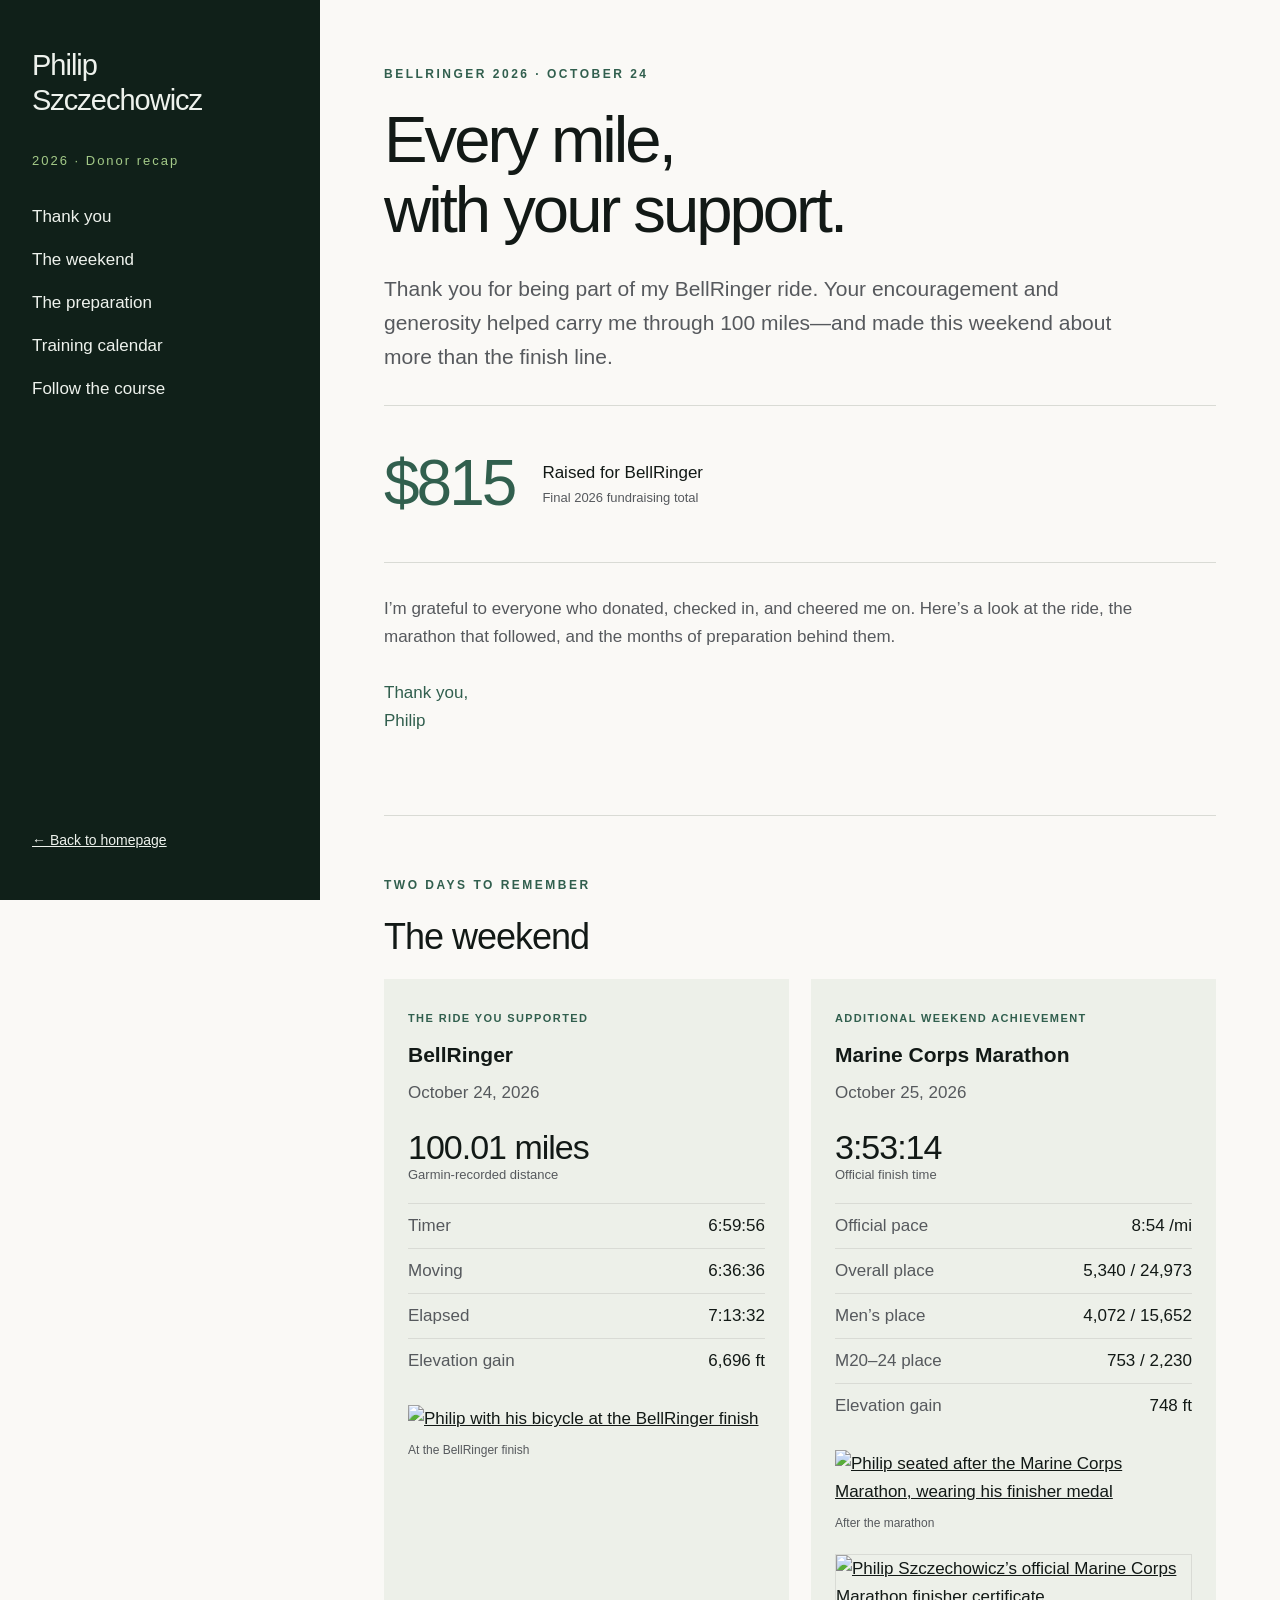
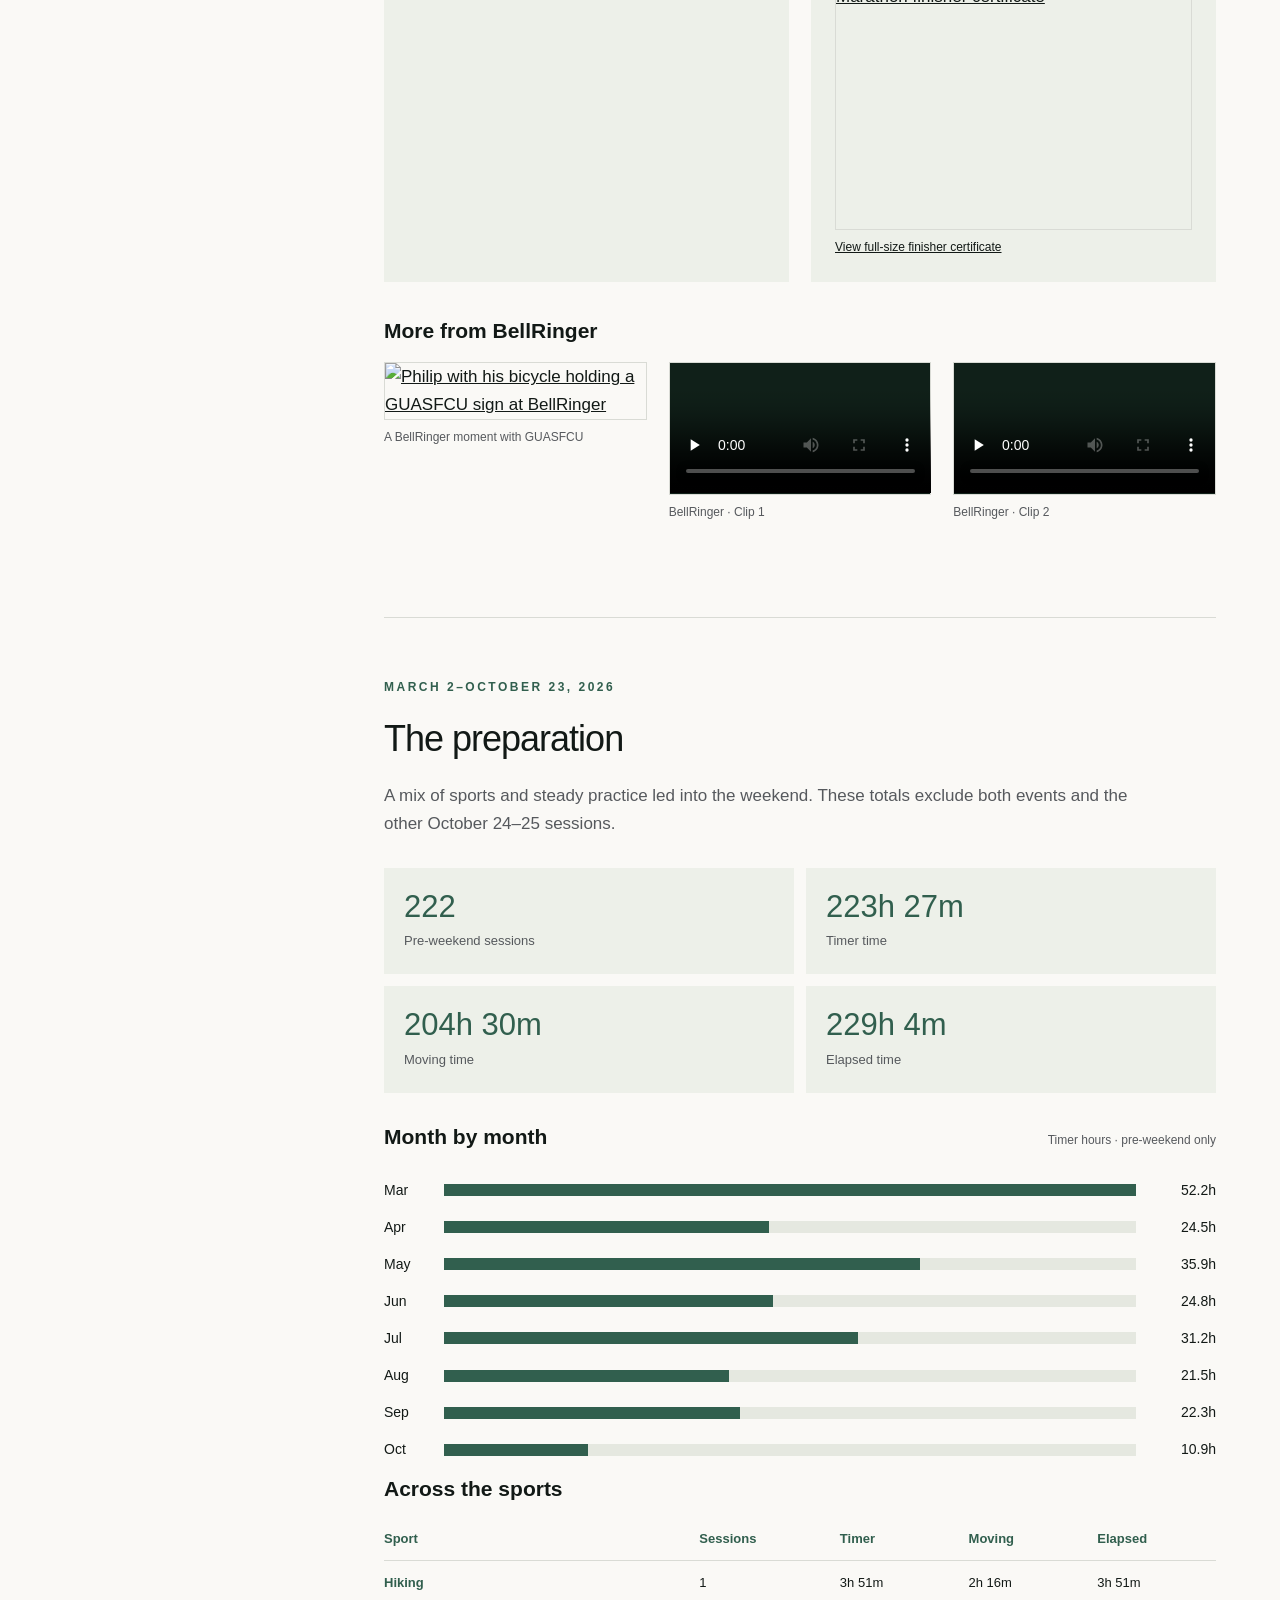
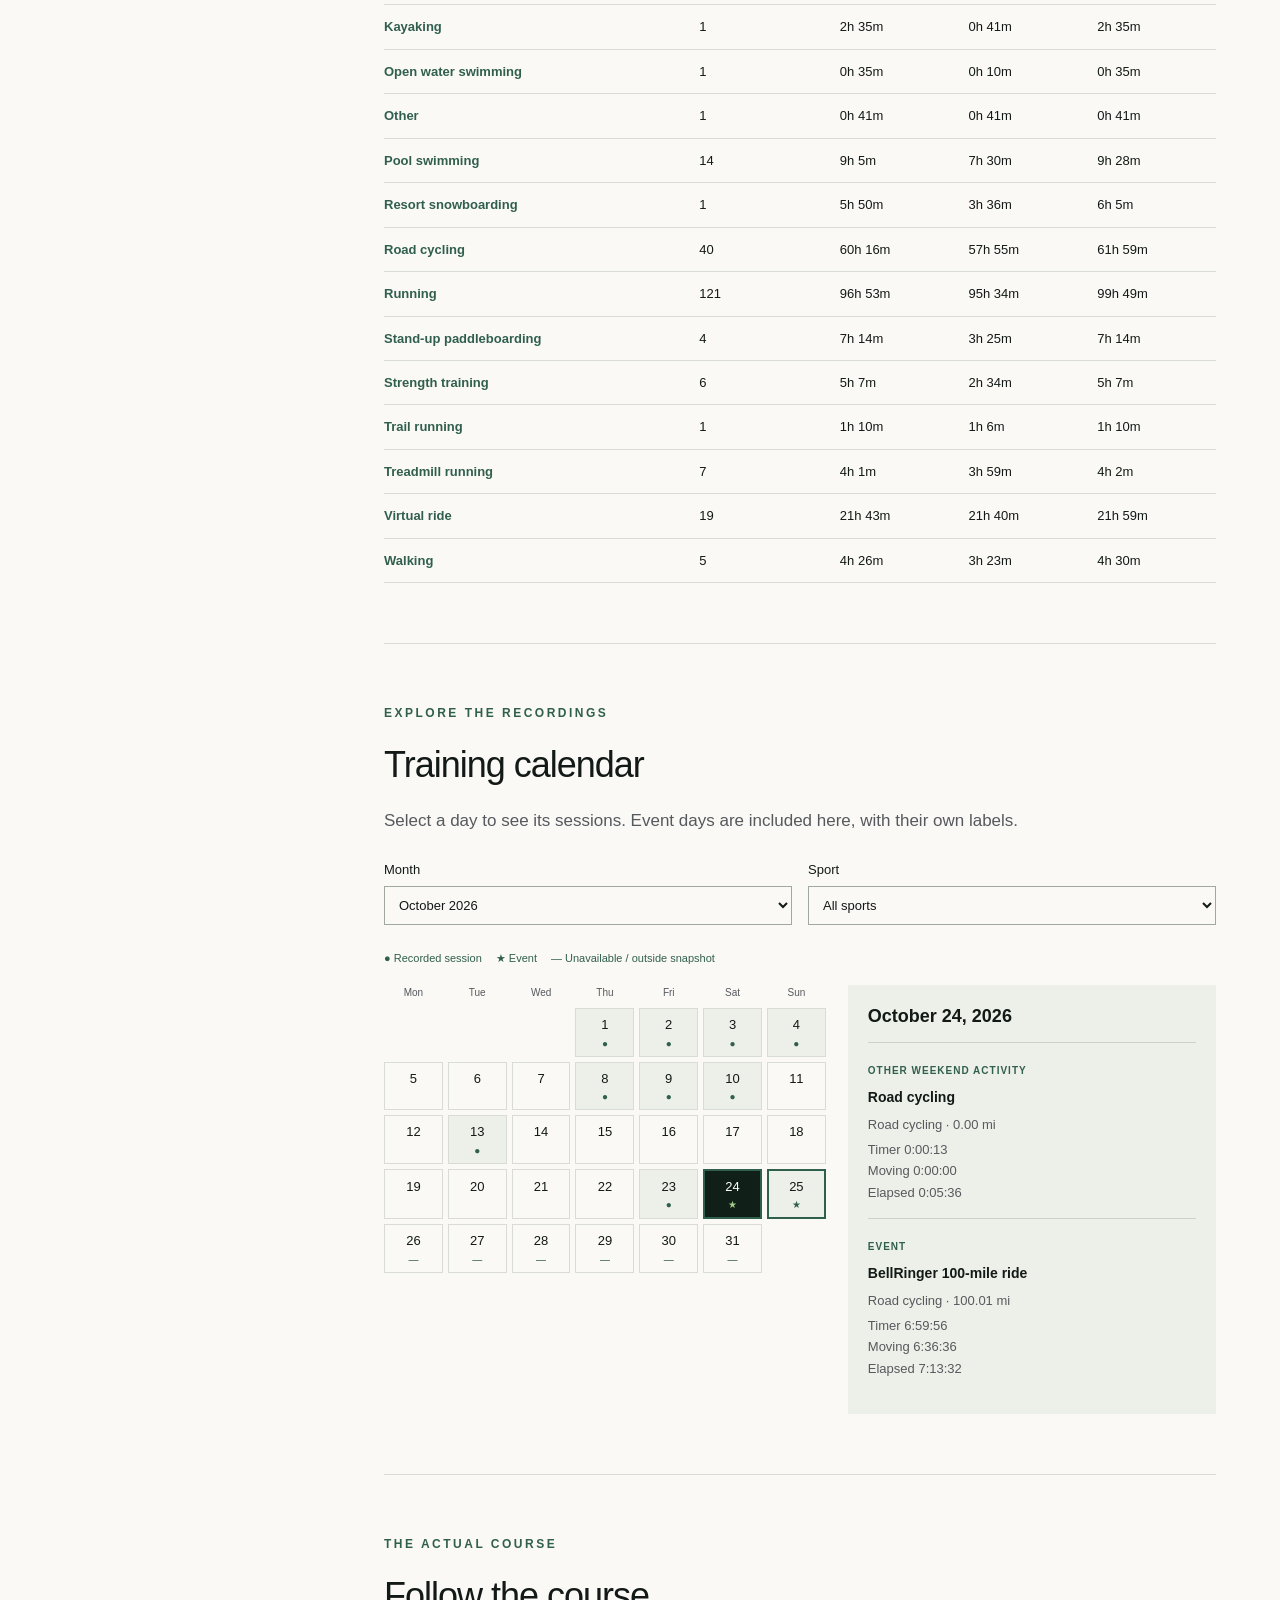
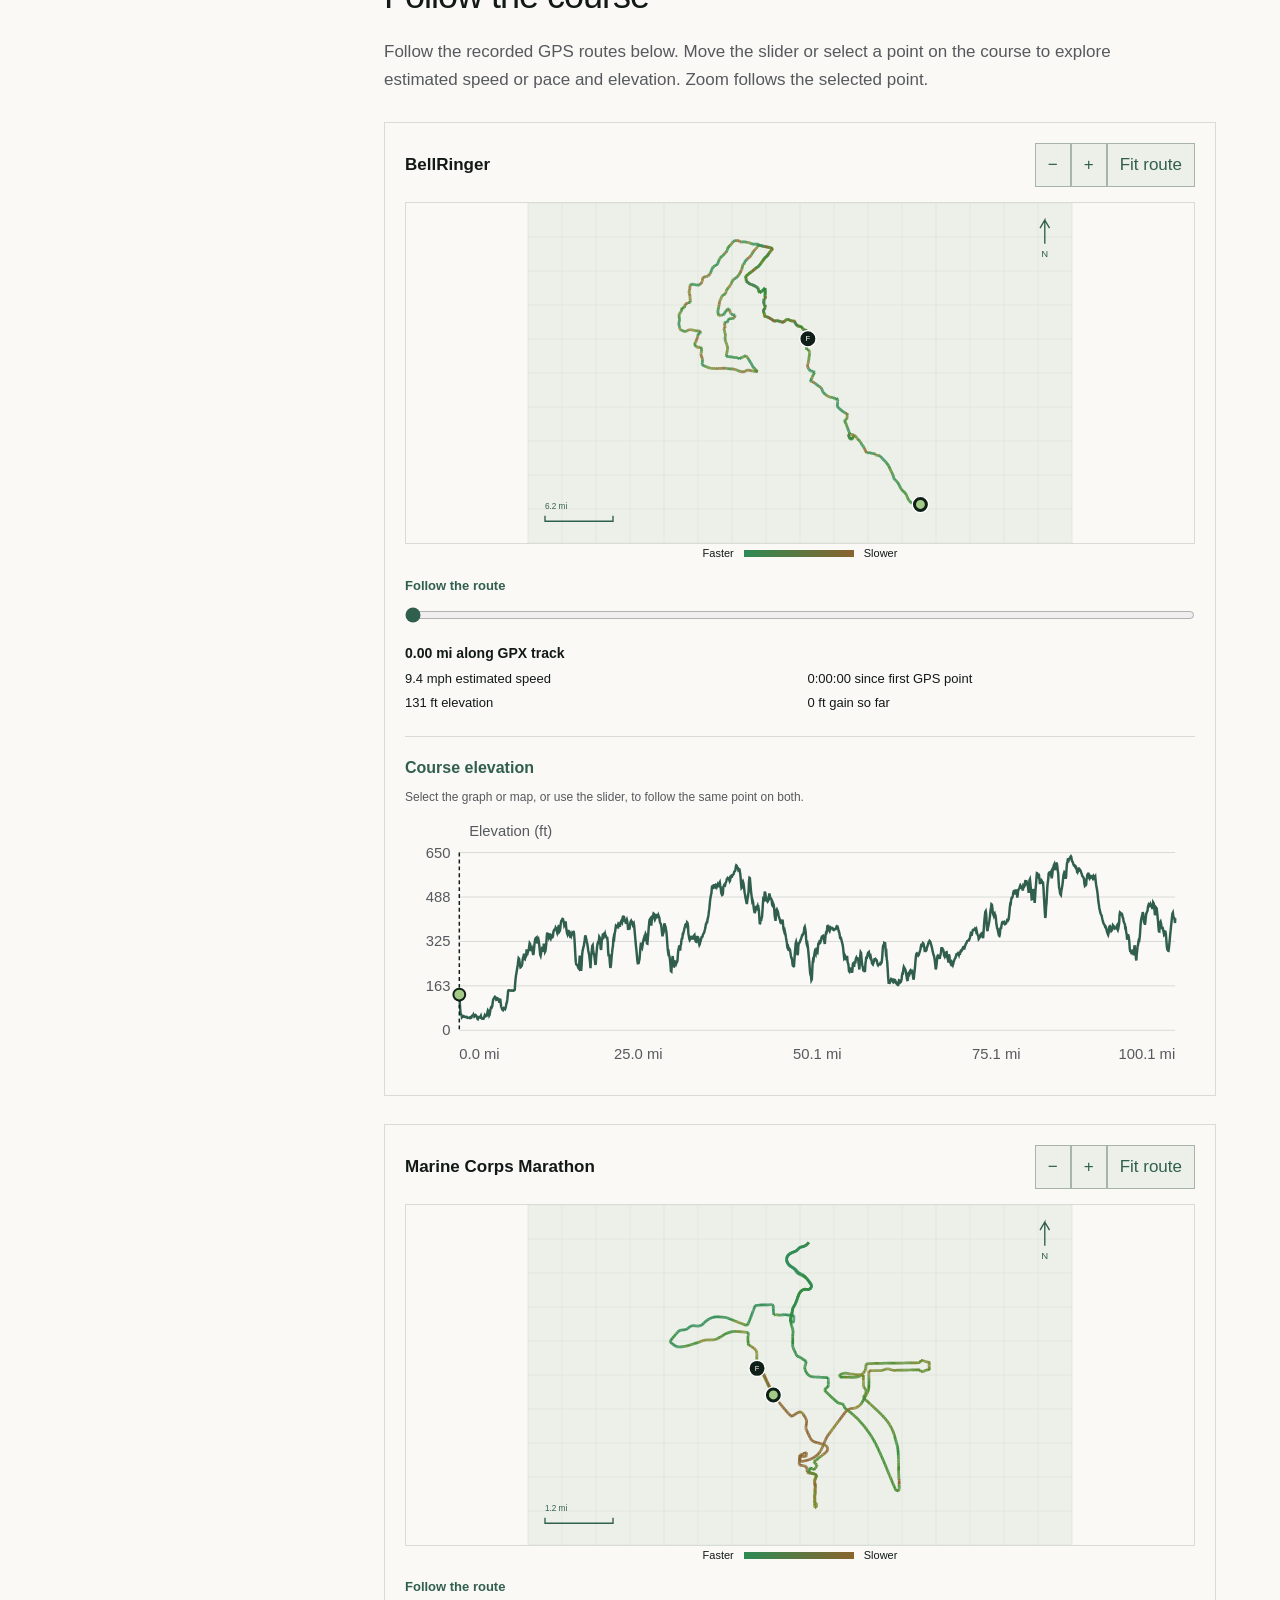
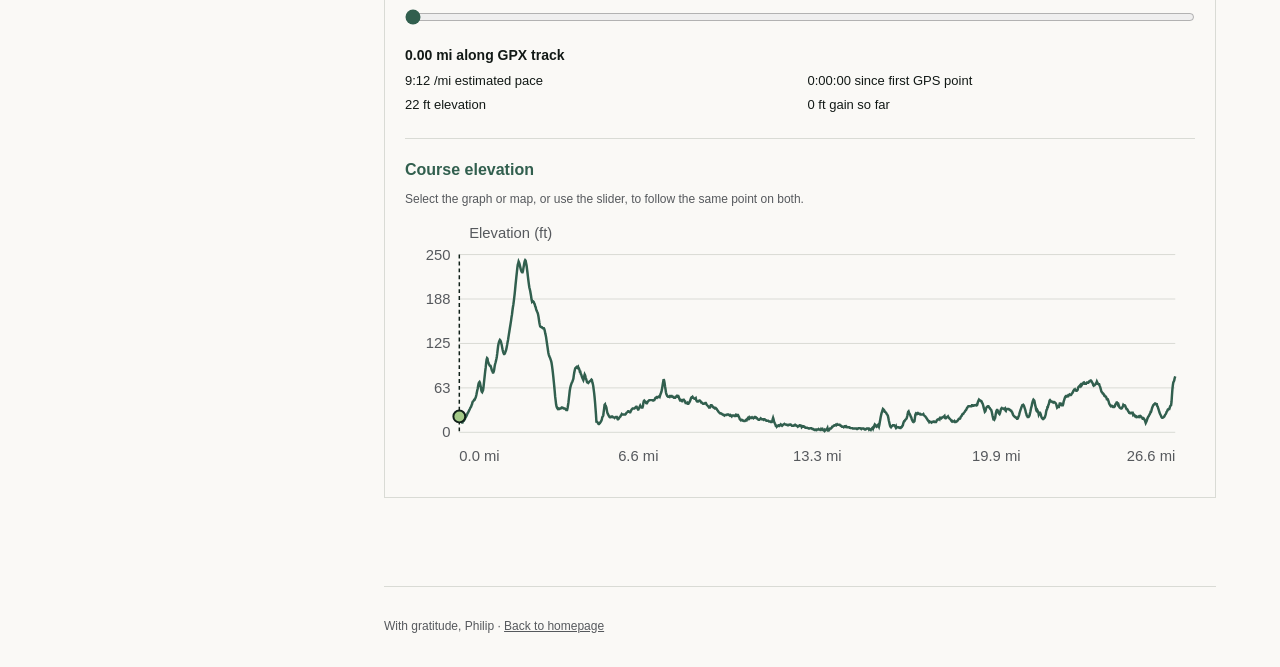
==== donor-recap.html @ a72a0fbe "Publish races, training, sleep and BellRinger recap" ====
<!doctype html>
<html lang="en"><head><meta charset="utf-8"><meta name="viewport" content="width=device-width,initial-scale=1"><title>2026 donor recap · Philip Szczechowicz</title><meta name="description" content="A thank-you to my BellRinger supporters, a weekend of endurance, and the training that led to it."><link rel="icon" href="data:,"><link rel="stylesheet" href="donor.css?v=mcm-3"><link rel="stylesheet" href="route-map.css?v=controls-1"><script src="event-routes.js?v=annotations-2" defer></script><script src="google-route-map.js?v=controls-1" defer></script><script src="route-map.js?v=controls-1" defer></script><script src="donor-data.js?v=annotations-2" defer></script><script src="marathon-result.js?v=mcm-1" defer></script><script src="donor.js?v=photos-1" defer></script><link rel="stylesheet" href="weekend-media.css?v=photos-1"><script src="weekend-media.js?v=photos-1" defer></script><link rel="stylesheet" href="sidebar.css?v=static-2"></head>
<body><a class="skip" href="#main">Skip to recap</a><aside><a class="signature" href="index.html">Philip<br> Szczechowicz</a><p class="edition">2026 · Donor recap</p><nav aria-label="Recap"><a href="#thanks">Thank you</a><a href="#weekend">The weekend</a><a href="#training">The preparation</a><a href="#calendar">Training calendar</a><a href="#routes">Follow the course</a></nav><a class="back" href="index.html">← Back to homepage</a></aside>
<main id="main"><section id="thanks" class="intro"><p class="eyebrow">BellRinger 2026 · October 24</p><h1>Every mile,<br>with your support.</h1><p class="lead">Thank you for being part of my BellRinger ride. Your encouragement and generosity helped carry me through 100 miles—and made this weekend about more than the finish line.</p><div class="gift"><strong>$815</strong><div><span>Raised for BellRinger</span><small>Final 2026 fundraising total</small></div></div><p>I’m grateful to everyone who donated, checked in, and cheered me on. Here’s a look at the ride, the marathon that followed, and the months of preparation behind them.</p><p class="signed">Thank you,<br>Philip</p></section>
<section id="weekend"><p class="eyebrow">Two days to remember</p><h2>The weekend</h2><div id="event-cards" class="event-grid"></div><div class="weekend-gallery"><h3>More from BellRinger</h3><div class="weekend-media-grid extra-gallery" data-weekend-media="bellringer-extra"></div></div></section>
<section id="training"><p class="eyebrow">March 2–October 23, 2026</p><h2>The preparation</h2><p>A mix of sports and steady practice led into the weekend. These totals exclude both events and the other October 24–25 sessions.</p><div id="training-stats" class="stats"></div><div class="summary-head"><h3>Month by month</h3><span>Timer hours · pre-weekend only</span></div><div id="month-chart" class="month-chart"></div><h3>Across the sports</h3><div class="table-wrap"><table aria-label="Training by sport"><thead><tr><th scope="col">Sport</th><th scope="col">Sessions</th><th scope="col">Timer</th><th scope="col">Moving</th><th scope="col">Elapsed</th></tr></thead><tbody id="sport-totals"></tbody></table></div></section>
<section id="calendar"><p class="eyebrow">Explore the recordings</p><h2>Training calendar</h2><p>Select a day to see its sessions. Event days are included here, with their own labels.</p><div class="controls"><label>Month<select id="month-select"></select></label><label>Sport<select id="sport-select"><option value="all">All sports</option></select></label></div><div class="calendar-key"><span>● Recorded session</span><span>★ Event</span><span>— Unavailable / outside snapshot</span></div><div class="calendar-layout"><div><div class="weekdays" aria-hidden="true"><span>Mon</span><span>Tue</span><span>Wed</span><span>Thu</span><span>Fri</span><span>Sat</span><span>Sun</span></div><div id="days" class="days" role="group" aria-label="Days of selected month"></div></div><div id="day-detail" class="day-detail" aria-live="polite"></div></div></section>
<section id="routes"><p class="eyebrow">The actual course</p><h2>Follow the course</h2><p>Follow the recorded GPS routes below. Move the slider or select a point on the course to explore estimated speed or pace and elevation. Zoom follows the selected point.</p><div class="route-map" data-route="24841149175"></div><div class="route-map" data-route="24852006578"></div></section>
<footer>With gratitude, Philip · <a href="index.html">Back to homepage</a></footer></main></body></html>
---- donor.css ----
:root{--paper:#faf9f6;--ink:#121916;--muted:#56595d;--green:#315f4e;--dark:#102019;--accent:#a4ca88;--line:#d9dbd5;--tint:#edf0e9}*{box-sizing:border-box}html{scroll-padding-top:24px}body{margin:0;background:var(--paper);color:var(--ink);font:17px/1.65 Arial,Helvetica,sans-serif}a{color:inherit}button,select{font:inherit}a:focus-visible,button:focus-visible,select:focus-visible,summary:focus-visible{outline:3px solid #658b4d;outline-offset:4px}.skip{position:absolute;left:-9999px}.skip:focus{left:12px;top:12px;background:white;z-index:9}aside{position:fixed;inset:0 auto 0 0;width:25%;max-width:350px;background:var(--dark);color:#eef2ed;padding:48px 32px;display:flex;flex-direction:column}.signature{font-size:29px;line-height:1.2;letter-spacing:-1px;text-decoration:none}.edition{font-size:13px;letter-spacing:2px;color:var(--accent);margin:32px 0}nav{display:grid;gap:15px}nav a{text-decoration:none}nav a:hover{color:var(--accent)}.back{margin-top:auto;font-size:14px}.preview{font-size:12px;opacity:.7}main{margin-left:min(25%,350px);max-width:1300px;padding:0 5vw}section{padding:60px 0;border-bottom:1px solid var(--line)}.intro{padding-top:65px}.eyebrow{font-size:12px;letter-spacing:2.5px;text-transform:uppercase;color:var(--green);font-weight:bold;margin:0 0 20px}h1{font-size:clamp(40px,5.1vw,76px);line-height:1.07;letter-spacing:-3px;font-weight:400;margin:0 0 28px}h2{font-size:36px;line-height:1.15;letter-spacing:-1px;font-weight:400;margin:0 0 22px}h3{font-size:21px;line-height:1.3;margin:0 0 14px}p{color:var(--muted);max-width:760px;margin:0 0 20px}.lead{font-size:21px;line-height:1.6}.gift{display:flex;gap:28px;align-items:center;margin:32px 0;padding:25px 0;border-block:1px solid var(--line)}.gift strong{font-size:64px;font-weight:400;letter-spacing:-3px;color:var(--green)}.gift span,.gift small{display:block}.gift small{color:var(--muted);font-size:13px}.signed{color:var(--green);margin-top:28px}.event-grid{display:grid;grid-template-columns:1fr 1fr;gap:22px}.event{background:var(--tint);padding:24px}.event .tag{font-size:11px;letter-spacing:1.4px;text-transform:uppercase;color:var(--green);font-weight:bold}.event h3{margin:10px 0}.event .distance{font-size:34px;line-height:1.2;letter-spacing:-1px;color:var(--ink);margin:20px 0}.event .distance small{font-size:13px;display:block;letter-spacing:0;color:var(--muted)}dl{margin:0}dl div{display:flex;justify-content:space-between;border-top:1px solid var(--line);padding:8px 0;gap:10px}dt{color:var(--muted)}dd{margin:0;font-variant-numeric:tabular-nums}.photo{height:180px;border:1px dashed #a7b4a9;margin-top:20px;display:flex;flex-direction:column;justify-content:center;align-items:center;color:var(--green);text-align:center;font-size:14px;padding:14px}.photo small{font-size:12px}.stats{display:grid;grid-template-columns:repeat(2,1fr);gap:12px;margin:30px 0}.stat{padding:20px;background:var(--tint)}.stat strong{font-size:31px;font-weight:400;display:block;line-height:1.25;color:var(--green)}.stat span{font-size:13px;color:var(--muted)}.summary-head{display:flex;justify-content:space-between;align-items:baseline;gap:12px}.summary-head span{font-size:12px;color:var(--muted)}.bar-row{display:grid;grid-template-columns:45px 1fr 65px;align-items:center;gap:15px;margin:14px 0;font-size:14px}.bar-track{height:12px;background:#e5e8e0}.bar-fill{height:100%;background:var(--green)}.bar-value{text-align:right;font-variant-numeric:tabular-nums}.note{font-size:13px;line-height:1.65;margin-top:20px}.table-wrap{overflow-x:auto}table{border-collapse:collapse;width:100%;font-size:13px;white-space:nowrap}caption{text-align:left;font-size:12px;color:var(--muted);margin-bottom:12px}th{text-align:left;color:var(--green)}td,th{padding:11px 10px;border-bottom:1px solid var(--line)}td:first-child,th:first-child{padding-left:0}td:not(:first-child){font-variant-numeric:tabular-nums}.controls{display:flex;gap:16px;margin:24px 0}.controls label{font-size:13px;display:grid;gap:5px;flex:1}.controls select{max-width:100%;min-width:0;width:100%;padding:10px;border:1px solid #9fa99e;background:var(--paper);color:var(--ink)}.calendar-key{display:flex;gap:14px;flex-wrap:wrap;font-size:11px;color:var(--green);margin-bottom:18px}.calendar-layout{display:grid;grid-template-columns:1.2fr 1fr;gap:22px}.weekdays,.days{display:grid;grid-template-columns:repeat(7,minmax(0,1fr));gap:5px}.weekdays{font-size:10px;text-align:center;margin-bottom:7px;color:var(--muted)}.days button{border:1px solid var(--line);background:transparent;min-height:48px;padding:5px 2px;cursor:pointer;font-size:13px;color:var(--ink)}.days button span{display:block;font-size:10px;height:15px;color:var(--green)}.days button.recorded{background:var(--tint)}.days button.event-day{border:2px solid var(--green)}.days button[aria-pressed=true]{background:var(--dark);color:white}.days button[aria-pressed=true] span{color:var(--accent)}.days button:disabled{color:#727970;background:#eee;cursor:default}.day-detail{padding:20px;background:var(--tint);min-height:245px}.day-detail h3{font-size:18px}.session{border-top:1px solid #cbd2c7;padding:12px 0}.session p{font-size:13px;margin:3px 0}.session strong{font-size:14px}.badge{font-size:10px;text-transform:uppercase;color:var(--green);font-weight:bold;letter-spacing:1px}.route-pending{border:1px solid var(--line);padding:26px;background:var(--tint)}.route-pending p{font-size:14px}details{border-block:1px solid var(--line);padding:18px 0}summary{cursor:pointer;font-weight:bold;color:var(--green)}details p{font-size:14px;margin:18px 0}footer{padding:30px 0;font-size:12px;color:var(--muted)}@media(max-width:1050px){aside{padding:35px 22px}.signature{font-size:24px}.event-grid{gap:14px}.event{padding:18px}.calendar-layout{grid-template-columns:1fr}}@media(max-width:760px){aside{position:relative;width:100%;max-width:none;padding:25px;display:block}.signature{font-size:23px}.signature br{display:none}.edition{margin:12px 0 20px}nav{display:flex;gap:15px;overflow-x:auto;font-size:13px;white-space:nowrap;padding-bottom:10px}.back{display:inline-block;margin-top:12px}.preview{float:right;margin:16px 0 0;font-size:10px}main{margin-left:0;padding:0 24px}section{padding:40px 0}.intro{padding-top:40px}h1{font-size:46px;letter-spacing:-2px}h2{font-size:31px}.lead{font-size:18px}.gift{gap:20px}.gift strong{font-size:58px}.event-grid{grid-template-columns:1fr}.event{padding:24px}.photo{height:200px}.stats{gap:10px}.stat{padding:16px}.stat strong{font-size:26px}.summary-head{display:block}.controls{gap:10px}.controls label{max-width:50%}.calendar-layout{gap:15px}.days button{min-height:48px}.summary-head span{display:block;margin-top:-8px;margin-bottom:20px}}@media(prefers-reduced-motion:reduce){html{scroll-behavior:auto}}
@media(max-width:760px){nav{flex-wrap:wrap;overflow:visible;white-space:normal;gap:10px 20px}.preview{float:none;margin-top:12px;opacity:1;color:#a4ca88}}


.marathon-certificate{margin:28px 0}.marathon-certificate img{display:block;width:100%;height:auto;border:1px solid var(--line)}.marathon-certificate figcaption{font-size:12px;color:var(--muted);margin-top:10px}.event .certificate-thumb{margin-top:20px}.event .certificate-thumb img{display:block;width:100%;height:auto;border:1px solid var(--line)}.certificate-link{display:block;margin-top:8px;font-size:12px}
.event-grid{grid-template-columns:repeat(2,minmax(0,1fr))}.event{min-width:0}.certificate-thumb{min-width:0}.certificate-thumb img,.marathon-certificate img{max-width:100%}@media(max-width:760px){.event-grid{grid-template-columns:1fr}}
---- route-map.css ----
.route-map{margin:28px 0;border:1px solid var(--line);padding:20px;background:var(--paper)}.map-toolbar{display:flex;align-items:center;justify-content:space-between;gap:12px;margin-bottom:15px;flex-wrap:wrap}.map-toolbar button{padding:7px 12px;background:var(--tint);border:1px solid #a7b4a9;color:var(--green);cursor:pointer;min-height:44px}.course-map{display:block;width:100%;height:auto;border:1px solid var(--line);cursor:crosshair}.map-attribution{font-size:11px;text-align:right;margin:5px 0}.route-slider{display:grid;font-size:13px;color:var(--green);font-weight:bold;gap:5px;margin-top:16px}.route-slider input{width:100%;accent-color:var(--green);min-height:32px}.route-readout{display:grid;grid-template-columns:1fr 1fr;gap:4px 15px;font-size:14px;font-variant-numeric:tabular-nums}.route-readout strong{grid-column:1/-1}.pace-legend{display:flex;justify-content:center;align-items:center;gap:10px;font-size:11px}.gradient{width:110px;height:7px;background:linear-gradient(90deg,hsl(145 50% 36%),hsl(35 50% 36%))}@media(max-width:760px){.route-map{padding:14px}.route-readout{grid-template-columns:1fr}.map-toolbar strong{font-size:16px}}
.elevation-profile{margin:24px 0 16px}.elevation-profile h4{margin:0;color:var(--green);font-size:16px}.profile-hint,.profile-caption{font-size:12px;line-height:1.5;margin:7px 0 12px}.elevation-chart{display:block;width:100%;height:auto;cursor:crosshair;background:var(--paper)}.profile-caption{margin-top:8px}@media(max-width:760px){.elevation-chart{min-height:180px}.profile-hint,.profile-caption{font-size:12px}}
.route-map-stage.google-active{position:relative;aspect-ratio:8/5;min-height:300px;border:1px solid var(--line)}.route-google-map{position:absolute;inset:0}.route-google-pin{position:absolute;transform:translate(-50%,-50%);width:26px;height:26px;border:2px solid white;border-radius:50%;background:#102019;color:white;font:bold 12px Arial;display:grid;place-items:center;padding:0;box-shadow:0 1px 4px #0006;cursor:pointer}.route-google-pin.selected{width:20px;height:20px;background:#a4ca88;color:#102019;z-index:4;font-size:14px}.route-google-scale{position:absolute;bottom:44px;left:15px;z-index:1;background:#fffe;color:#102019;border-bottom:2px solid #315f4e;border-inline:2px solid #315f4e;width:100px;padding:2px 5px;font:11px Arial;pointer-events:none}
.route-map-stage.google-active{width:100%;max-width:100%;min-width:0;height:clamp(300px,40vw,500px);aspect-ratio:auto;overflow:hidden}.course-map[hidden]{display:none}
/* Keep the complete map and scrubber together within a laptop viewport. */
.route-map-stage.google-active{height:clamp(220px,38svh,360px);min-height:220px}
.course-map{max-height:38svh}
.route-slider{margin-top:12px;gap:2px}
.route-slider input{margin:0;min-height:34px}
.route-readout{margin-top:10px;grid-template-columns:repeat(2,minmax(0,1fr));font-size:13px;gap:3px 15px}
.route-readout strong{font-size:14px}
.elevation-profile{margin:22px 0 0;padding-top:18px;border-top:1px solid var(--line)}
@media(max-width:760px){.route-map-stage.google-active{height:clamp(220px,34svh,300px)}.route-readout{font-size:12px;gap:4px 12px}.route-readout strong{font-size:13px}.elevation-profile{margin-top:18px;padding-top:16px}}
---- weekend-media.css ----
.event-photo{margin:22px 0 0}.event-photo img{width:100%;max-width:100%;height:auto;display:block}.event-photo figcaption{font-size:12px;color:var(--muted);margin-top:8px}.weekend-gallery{margin:35px 0}.weekend-gallery h3{margin-bottom:18px}.weekend-media-grid{display:grid;grid-template-columns:repeat(2,minmax(0,1fr));gap:22px;align-items:start}.weekend-media-grid figure{min-width:0;margin:0}.weekend-media-grid img,.weekend-media-grid video{display:block;width:100%;height:auto;max-width:100%;border:1px solid var(--line)}.weekend-media-grid video{max-height:500px;background:var(--dark)}.weekend-media-grid figcaption{font-size:12px;color:var(--muted);margin-top:8px}.weekend-media-grid.extra-gallery{grid-template-columns:repeat(3,minmax(0,1fr))}.marathon-photo-gallery{max-width:560px;margin:35px auto}.marathon-photo-gallery figure{margin:0}.marathon-photo-gallery img{display:block;width:100%;height:auto;max-width:100%}.marathon-photo-gallery figcaption{font-size:12px;color:var(--muted);margin-top:8px}@media(max-width:760px){.weekend-media-grid,.weekend-media-grid.extra-gallery{grid-template-columns:1fr}.weekend-media-grid{gap:26px}.weekend-media-grid video{max-height:560px}}
---- sidebar.css ----
/* Fixed desktop navigation with no independently scrolling panel. */
.sidebar{overflow:visible}
@media(min-width:901px){
 .sidebar{overflow:visible;padding-top:clamp(28px,6vh,64px);padding-bottom:clamp(22px,4vh,40px)}
 .sidebar .small-rule{margin:18px 0}
 .sidebar nav{margin-top:clamp(18px,3vh,30px);gap:clamp(4px,1vh,10px)}
 .sidebar nav a{padding-top:5px;padding-bottom:5px}
 .sidebar .profile-links{padding-top:16px;gap:4px}
 .sidebar .profile-links a{min-height:32px}
}
@media(min-width:901px) and (max-height:700px){
 .sidebar{padding-top:24px;padding-bottom:24px}
 .sidebar .name{font-size:26px;line-height:1.2}
 .sidebar .small-rule{margin:12px 0}
 .sidebar .education{font-size:13px;line-height:1.5}
 .sidebar nav{margin-top:18px;gap:4px}
 .sidebar nav a{font-size:14px;padding-top:4px;padding-bottom:4px}
 .sidebar .profile-links{padding-top:12px}
 .sidebar .profile-links a{min-height:30px;font-size:13px;gap:10px}
}
@media(min-width:901px) and (max-height:560px){
 .sidebar nav,.sidebar .profile-links{display:grid;grid-template-columns:repeat(2,minmax(0,1fr));gap:4px 10px}
 .sidebar nav a{padding-left:0;margin-left:0}
 .sidebar nav a[aria-current]::before{display:none}
 .sidebar nav a[aria-current]{text-decoration:underline;text-underline-offset:5px}
 .sidebar .profile-links a{gap:6px;font-size:12px}
 .sidebar .profile-links img{width:16px;height:16px}
}
@media(min-width:761px) and (max-height:650px){
 aside:not(.sidebar){padding-top:24px;padding-bottom:24px}
 aside:not(.sidebar) .signature{font-size:24px}
 aside:not(.sidebar) .edition{margin:18px 0}
 aside:not(.sidebar) nav{gap:8px;font-size:15px;line-height:1.45}
}
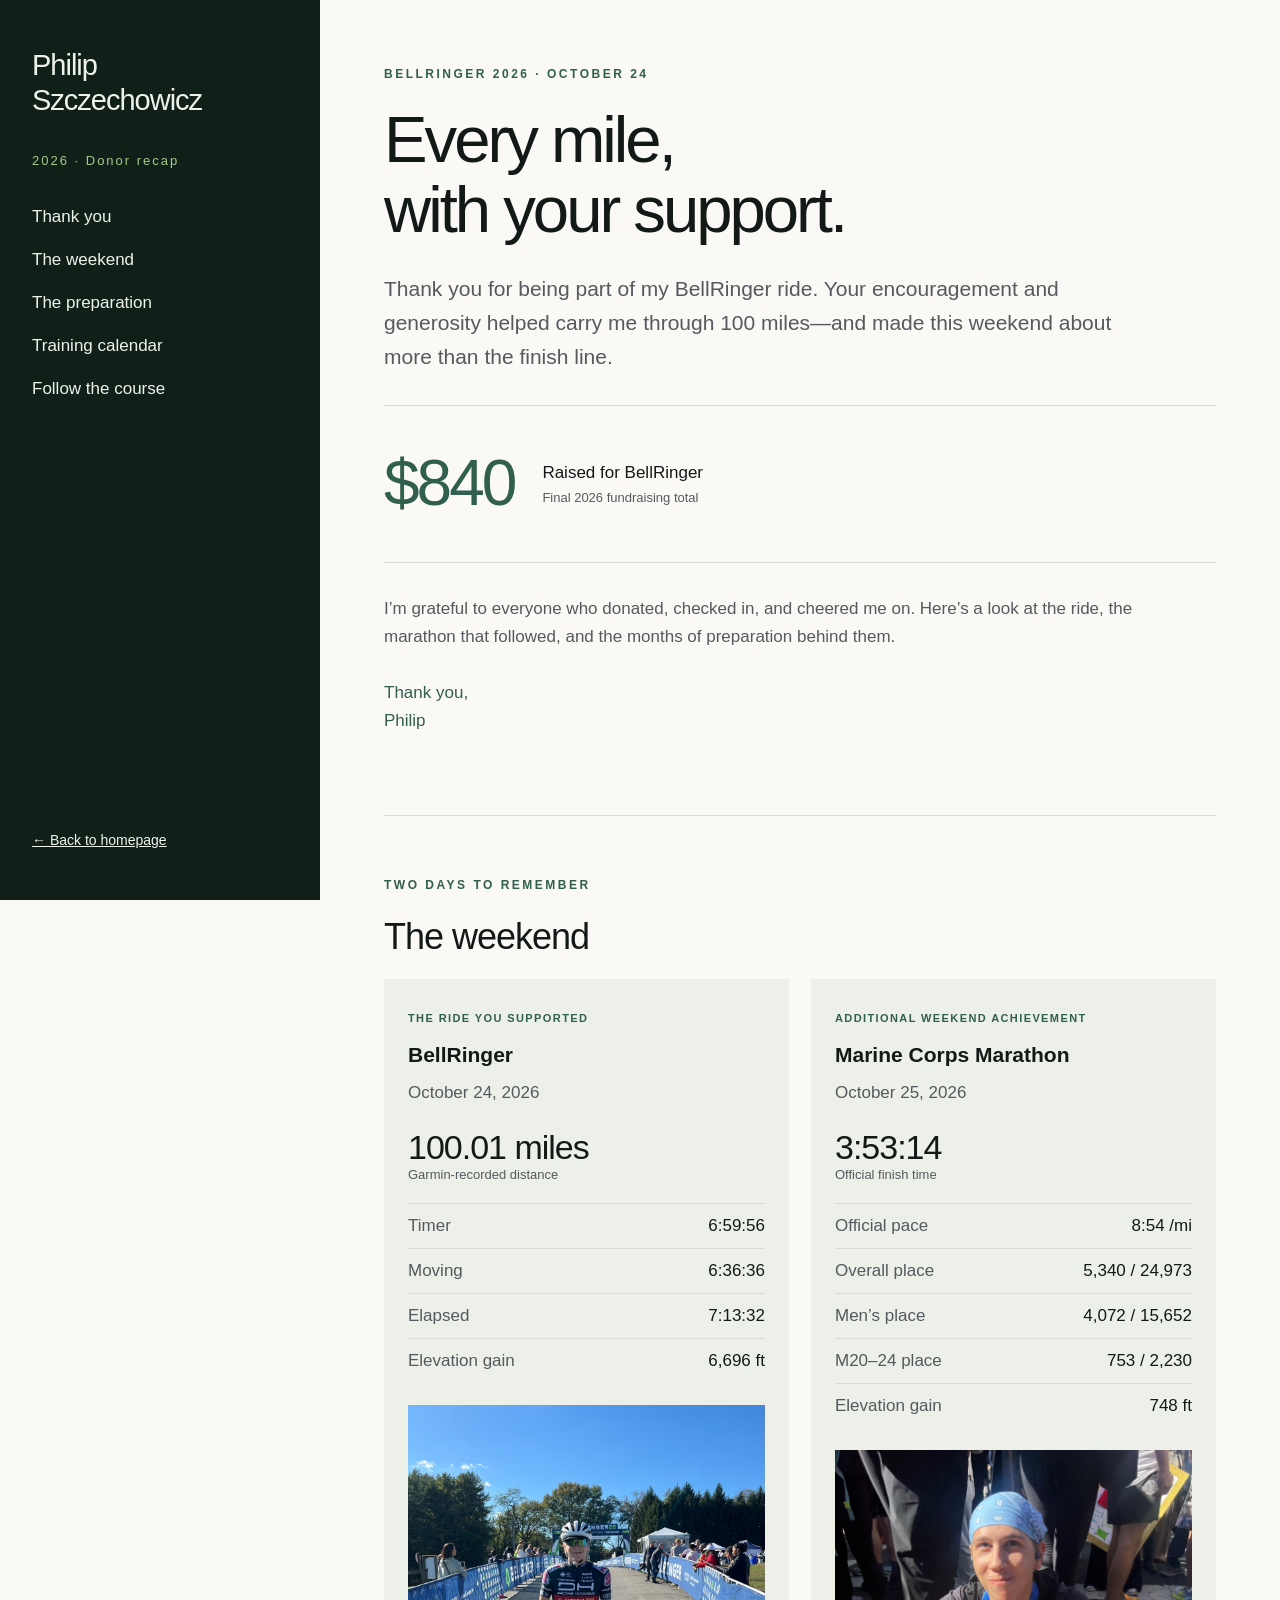
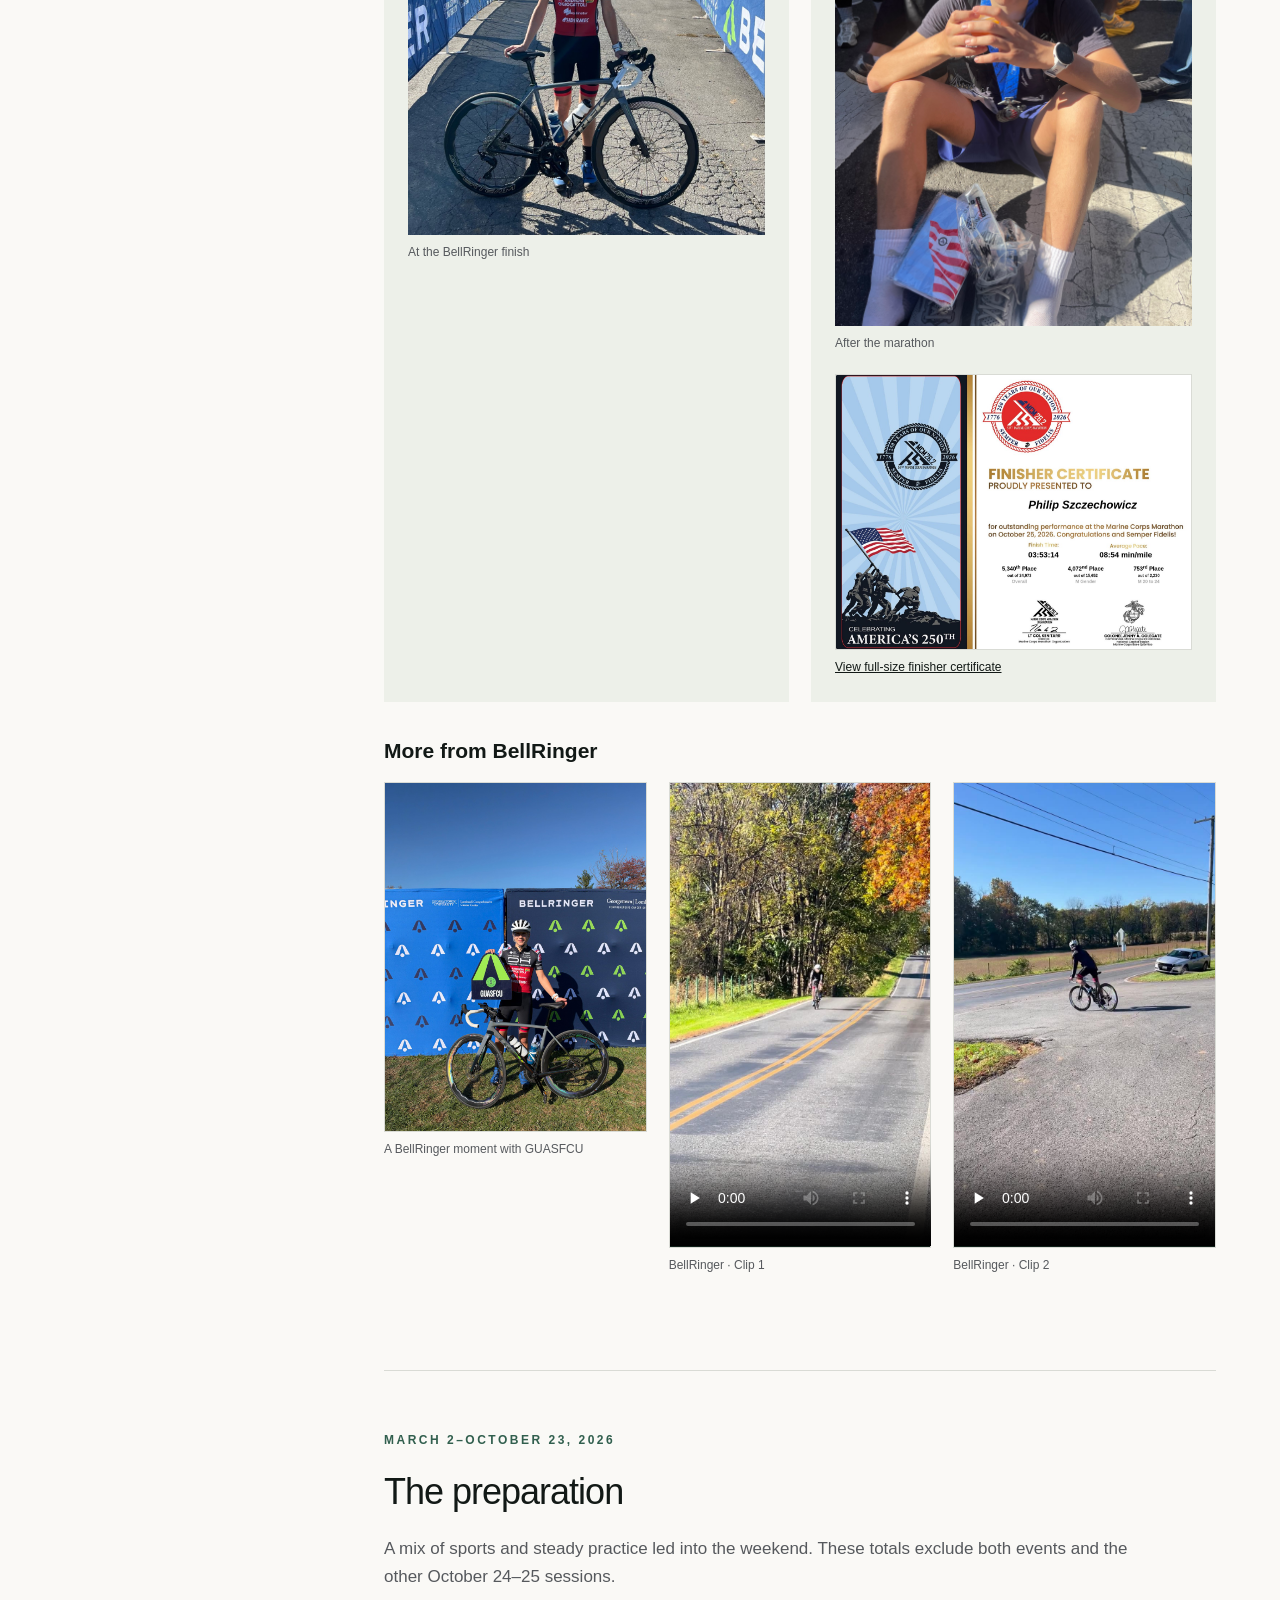
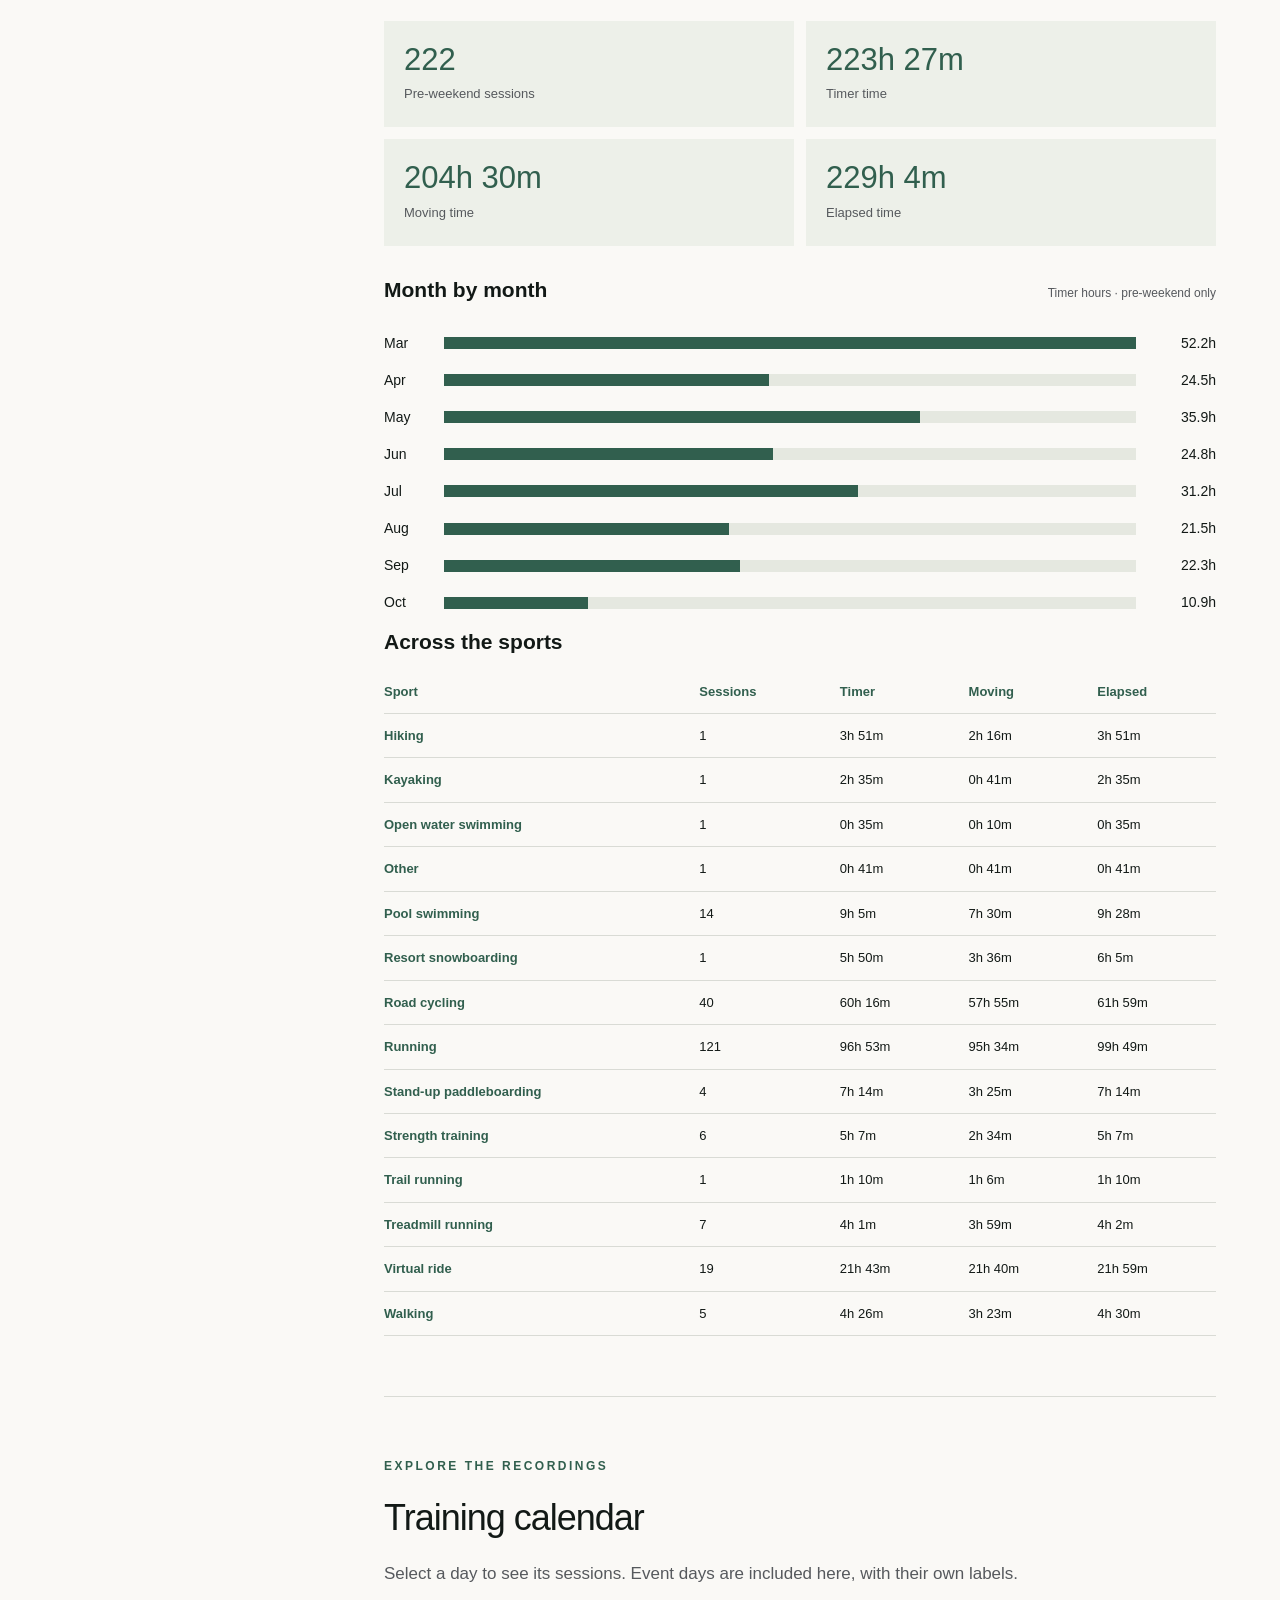
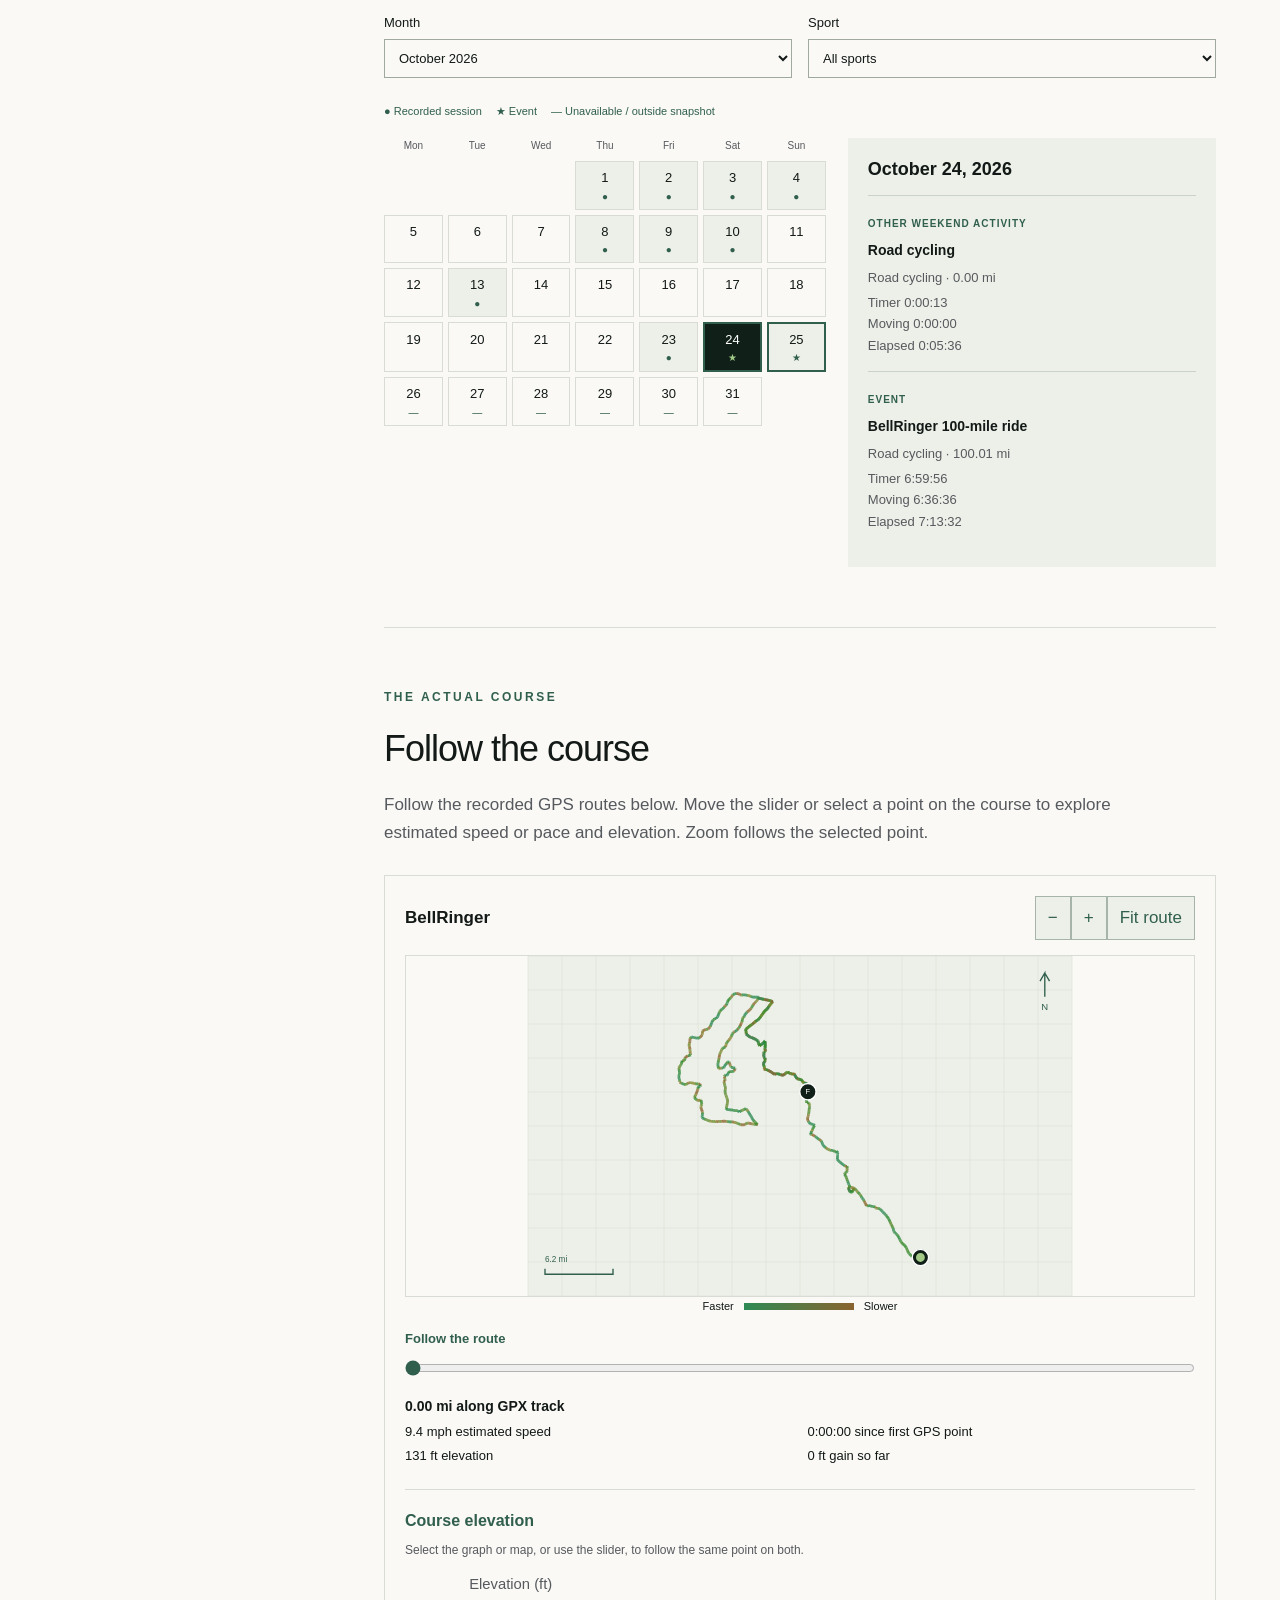
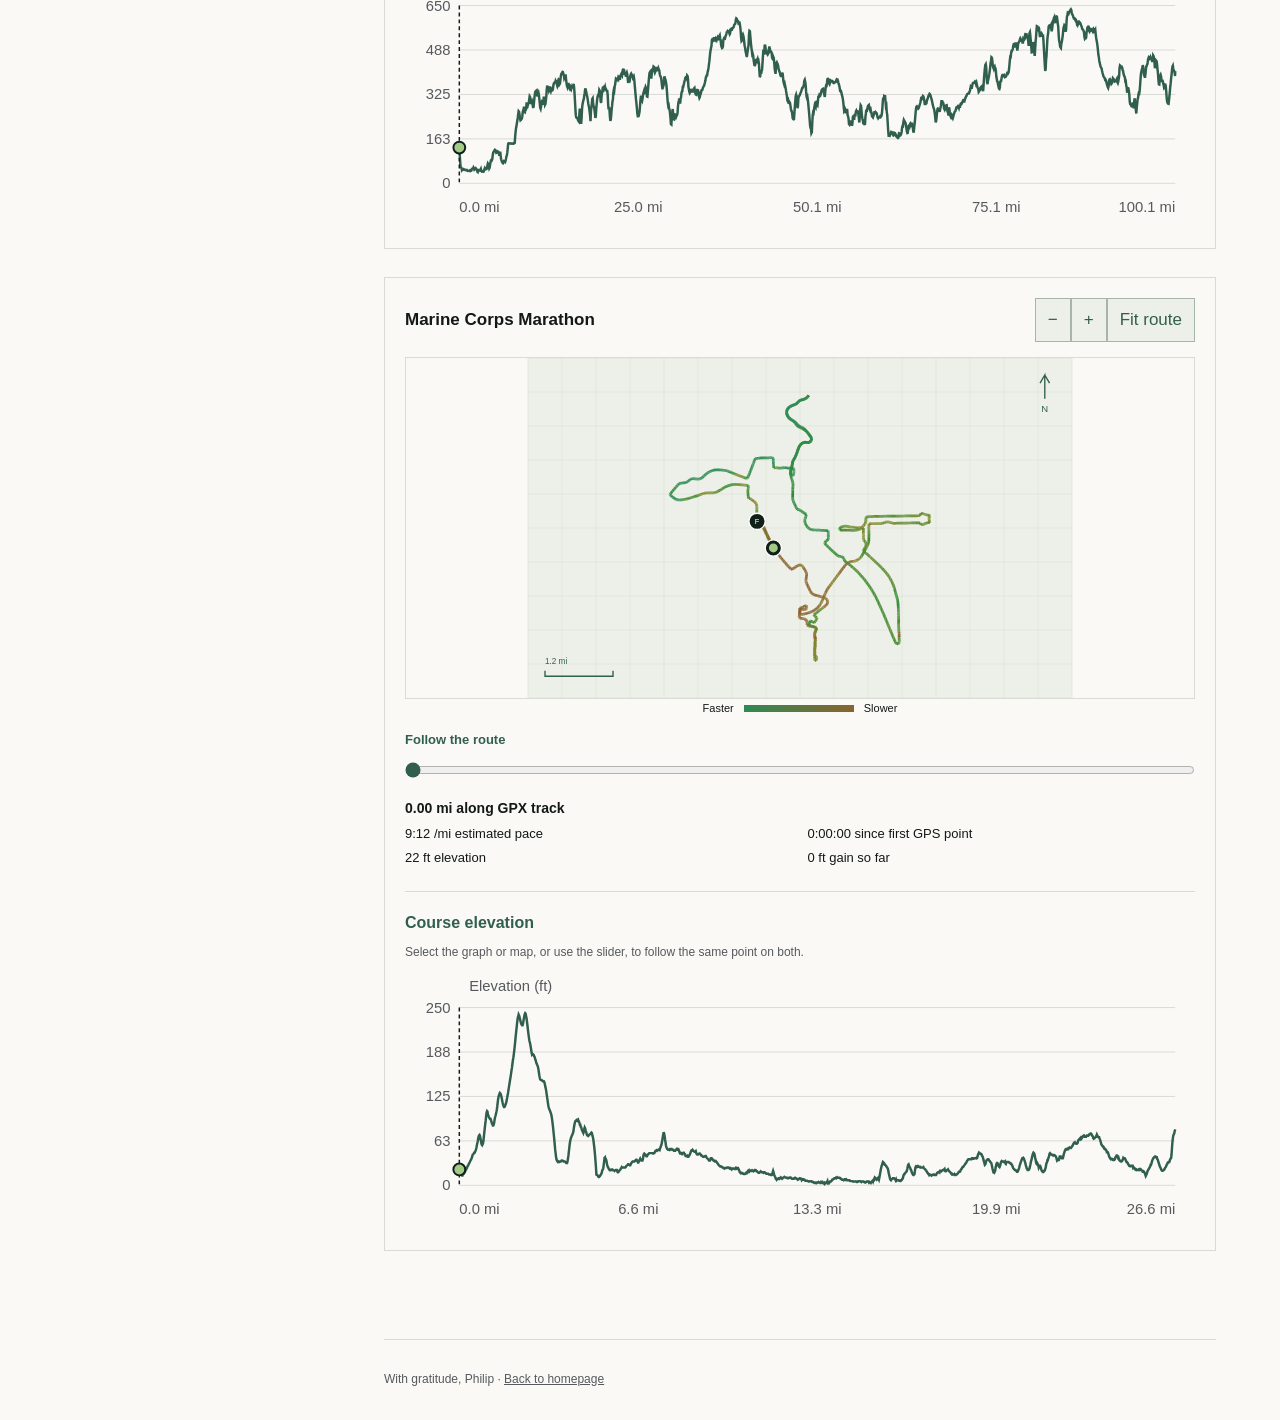
==== commit 12580334: "Update BellRinger fundraising total to $840" ====
--- a/donor-recap.html
+++ b/donor-recap.html
@@ -1,22 +1,22 @@
-<!doctype html>
-<html lang="en"><head><meta charset="utf-8"><meta name="viewport" content="width=device-width,initial-scale=1"><title>2026 donor recap · Philip Szczechowicz</title><meta name="description" content="A thank-you to my BellRinger supporters, a weekend of endurance, and the training that led to it."><link rel="icon" href="data:,"><link rel="stylesheet" href="donor.css?v=mcm-3"><link rel="stylesheet" href="route-map.css?v=controls-1"><script src="event-routes.js?v=annotations-2" defer></script><script src="google-route-map.js?v=controls-1" defer></script><script src="route-map.js?v=controls-1" defer></script><script src="donor-data.js?v=annotations-2" defer></script><script src="marathon-result.js?v=mcm-1" defer></script><script src="donor.js?v=photos-1" defer></script><link rel="stylesheet" href="weekend-media.css?v=photos-1"><script src="weekend-media.js?v=photos-1" defer></script><link rel="stylesheet" href="sidebar.css?v=static-2"></head>
-<body><a class="skip" href="#main">Skip to recap</a><aside><a class="signature" href="index.html">Philip<br> Szczechowicz</a><p class="edition">2026 · Donor recap</p><nav aria-label="Recap"><a href="#thanks">Thank you</a><a href="#weekend">The weekend</a><a href="#training">The preparation</a><a href="#calendar">Training calendar</a><a href="#routes">Follow the course</a></nav><a class="back" href="index.html">← Back to homepage</a></aside>
-<main id="main"><section id="thanks" class="intro"><p class="eyebrow">BellRinger 2026 · October 24</p><h1>Every mile,<br>with your support.</h1><p class="lead">Thank you for being part of my BellRinger ride. Your encouragement and generosity helped carry me through 100 miles—and made this weekend about more than the finish line.</p><div class="gift"><strong>$815</strong><div><span>Raised for BellRinger</span><small>Final 2026 fundraising total</small></div></div><p>I’m grateful to everyone who donated, checked in, and cheered me on. Here’s a look at the ride, the marathon that followed, and the months of preparation behind them.</p><p class="signed">Thank you,<br>Philip</p></section>
-<section id="weekend"><p class="eyebrow">Two days to remember</p><h2>The weekend</h2><div id="event-cards" class="event-grid"></div><div class="weekend-gallery"><h3>More from BellRinger</h3><div class="weekend-media-grid extra-gallery" data-weekend-media="bellringer-extra"></div></div></section>
-<section id="training"><p class="eyebrow">March 2–October 23, 2026</p><h2>The preparation</h2><p>A mix of sports and steady practice led into the weekend. These totals exclude both events and the other October 24–25 sessions.</p><div id="training-stats" class="stats"></div><div class="summary-head"><h3>Month by month</h3><span>Timer hours · pre-weekend only</span></div><div id="month-chart" class="month-chart"></div><h3>Across the sports</h3><div class="table-wrap"><table aria-label="Training by sport"><thead><tr><th scope="col">Sport</th><th scope="col">Sessions</th><th scope="col">Timer</th><th scope="col">Moving</th><th scope="col">Elapsed</th></tr></thead><tbody id="sport-totals"></tbody></table></div></section>
-<section id="calendar"><p class="eyebrow">Explore the recordings</p><h2>Training calendar</h2><p>Select a day to see its sessions. Event days are included here, with their own labels.</p><div class="controls"><label>Month<select id="month-select"></select></label><label>Sport<select id="sport-select"><option value="all">All sports</option></select></label></div><div class="calendar-key"><span>● Recorded session</span><span>★ Event</span><span>— Unavailable / outside snapshot</span></div><div class="calendar-layout"><div><div class="weekdays" aria-hidden="true"><span>Mon</span><span>Tue</span><span>Wed</span><span>Thu</span><span>Fri</span><span>Sat</span><span>Sun</span></div><div id="days" class="days" role="group" aria-label="Days of selected month"></div></div><div id="day-detail" class="day-detail" aria-live="polite"></div></div></section>
-<section id="routes"><p class="eyebrow">The actual course</p><h2>Follow the course</h2><p>Follow the recorded GPS routes below. Move the slider or select a point on the course to explore estimated speed or pace and elevation. Zoom follows the selected point.</p><div class="route-map" data-route="24841149175"></div><div class="route-map" data-route="24852006578"></div></section>
-<footer>With gratitude, Philip · <a href="index.html">Back to homepage</a></footer></main></body></html>
-
-
-
-
-
-
-
-
-
-
-
-
-
+<!doctype html>
+<html lang="en"><head><meta charset="utf-8"><meta name="viewport" content="width=device-width,initial-scale=1"><title>2026 donor recap · Philip Szczechowicz</title><meta name="description" content="A thank-you to my BellRinger supporters, a weekend of endurance, and the training that led to it."><link rel="icon" href="data:,"><link rel="stylesheet" href="donor.css?v=mcm-3"><link rel="stylesheet" href="route-map.css?v=controls-1"><script src="event-routes.js?v=annotations-2" defer></script><script src="google-route-map.js?v=controls-1" defer></script><script src="route-map.js?v=controls-1" defer></script><script src="donor-data.js?v=annotations-2" defer></script><script src="marathon-result.js?v=mcm-1" defer></script><script src="donor.js?v=photos-1" defer></script><link rel="stylesheet" href="weekend-media.css?v=photos-1"><script src="weekend-media.js?v=photos-1" defer></script><link rel="stylesheet" href="sidebar.css?v=static-2"></head>
+<body><a class="skip" href="#main">Skip to recap</a><aside><a class="signature" href="index.html">Philip<br> Szczechowicz</a><p class="edition">2026 · Donor recap</p><nav aria-label="Recap"><a href="#thanks">Thank you</a><a href="#weekend">The weekend</a><a href="#training">The preparation</a><a href="#calendar">Training calendar</a><a href="#routes">Follow the course</a></nav><a class="back" href="index.html">← Back to homepage</a></aside>
+<main id="main"><section id="thanks" class="intro"><p class="eyebrow">BellRinger 2026 · October 24</p><h1>Every mile,<br>with your support.</h1><p class="lead">Thank you for being part of my BellRinger ride. Your encouragement and generosity helped carry me through 100 miles—and made this weekend about more than the finish line.</p><div class="gift"><strong>$840</strong><div><span>Raised for BellRinger</span><small>Final 2026 fundraising total</small></div></div><p>I’m grateful to everyone who donated, checked in, and cheered me on. Here’s a look at the ride, the marathon that followed, and the months of preparation behind them.</p><p class="signed">Thank you,<br>Philip</p></section>
+<section id="weekend"><p class="eyebrow">Two days to remember</p><h2>The weekend</h2><div id="event-cards" class="event-grid"></div><div class="weekend-gallery"><h3>More from BellRinger</h3><div class="weekend-media-grid extra-gallery" data-weekend-media="bellringer-extra"></div></div></section>
+<section id="training"><p class="eyebrow">March 2–October 23, 2026</p><h2>The preparation</h2><p>A mix of sports and steady practice led into the weekend. These totals exclude both events and the other October 24–25 sessions.</p><div id="training-stats" class="stats"></div><div class="summary-head"><h3>Month by month</h3><span>Timer hours · pre-weekend only</span></div><div id="month-chart" class="month-chart"></div><h3>Across the sports</h3><div class="table-wrap"><table aria-label="Training by sport"><thead><tr><th scope="col">Sport</th><th scope="col">Sessions</th><th scope="col">Timer</th><th scope="col">Moving</th><th scope="col">Elapsed</th></tr></thead><tbody id="sport-totals"></tbody></table></div></section>
+<section id="calendar"><p class="eyebrow">Explore the recordings</p><h2>Training calendar</h2><p>Select a day to see its sessions. Event days are included here, with their own labels.</p><div class="controls"><label>Month<select id="month-select"></select></label><label>Sport<select id="sport-select"><option value="all">All sports</option></select></label></div><div class="calendar-key"><span>● Recorded session</span><span>★ Event</span><span>— Unavailable / outside snapshot</span></div><div class="calendar-layout"><div><div class="weekdays" aria-hidden="true"><span>Mon</span><span>Tue</span><span>Wed</span><span>Thu</span><span>Fri</span><span>Sat</span><span>Sun</span></div><div id="days" class="days" role="group" aria-label="Days of selected month"></div></div><div id="day-detail" class="day-detail" aria-live="polite"></div></div></section>
+<section id="routes"><p class="eyebrow">The actual course</p><h2>Follow the course</h2><p>Follow the recorded GPS routes below. Move the slider or select a point on the course to explore estimated speed or pace and elevation. Zoom follows the selected point.</p><div class="route-map" data-route="24841149175"></div><div class="route-map" data-route="24852006578"></div></section>
+<footer>With gratitude, Philip · <a href="index.html">Back to homepage</a></footer></main></body></html>
+
+
+
+
+
+
+
+
+
+
+
+
+
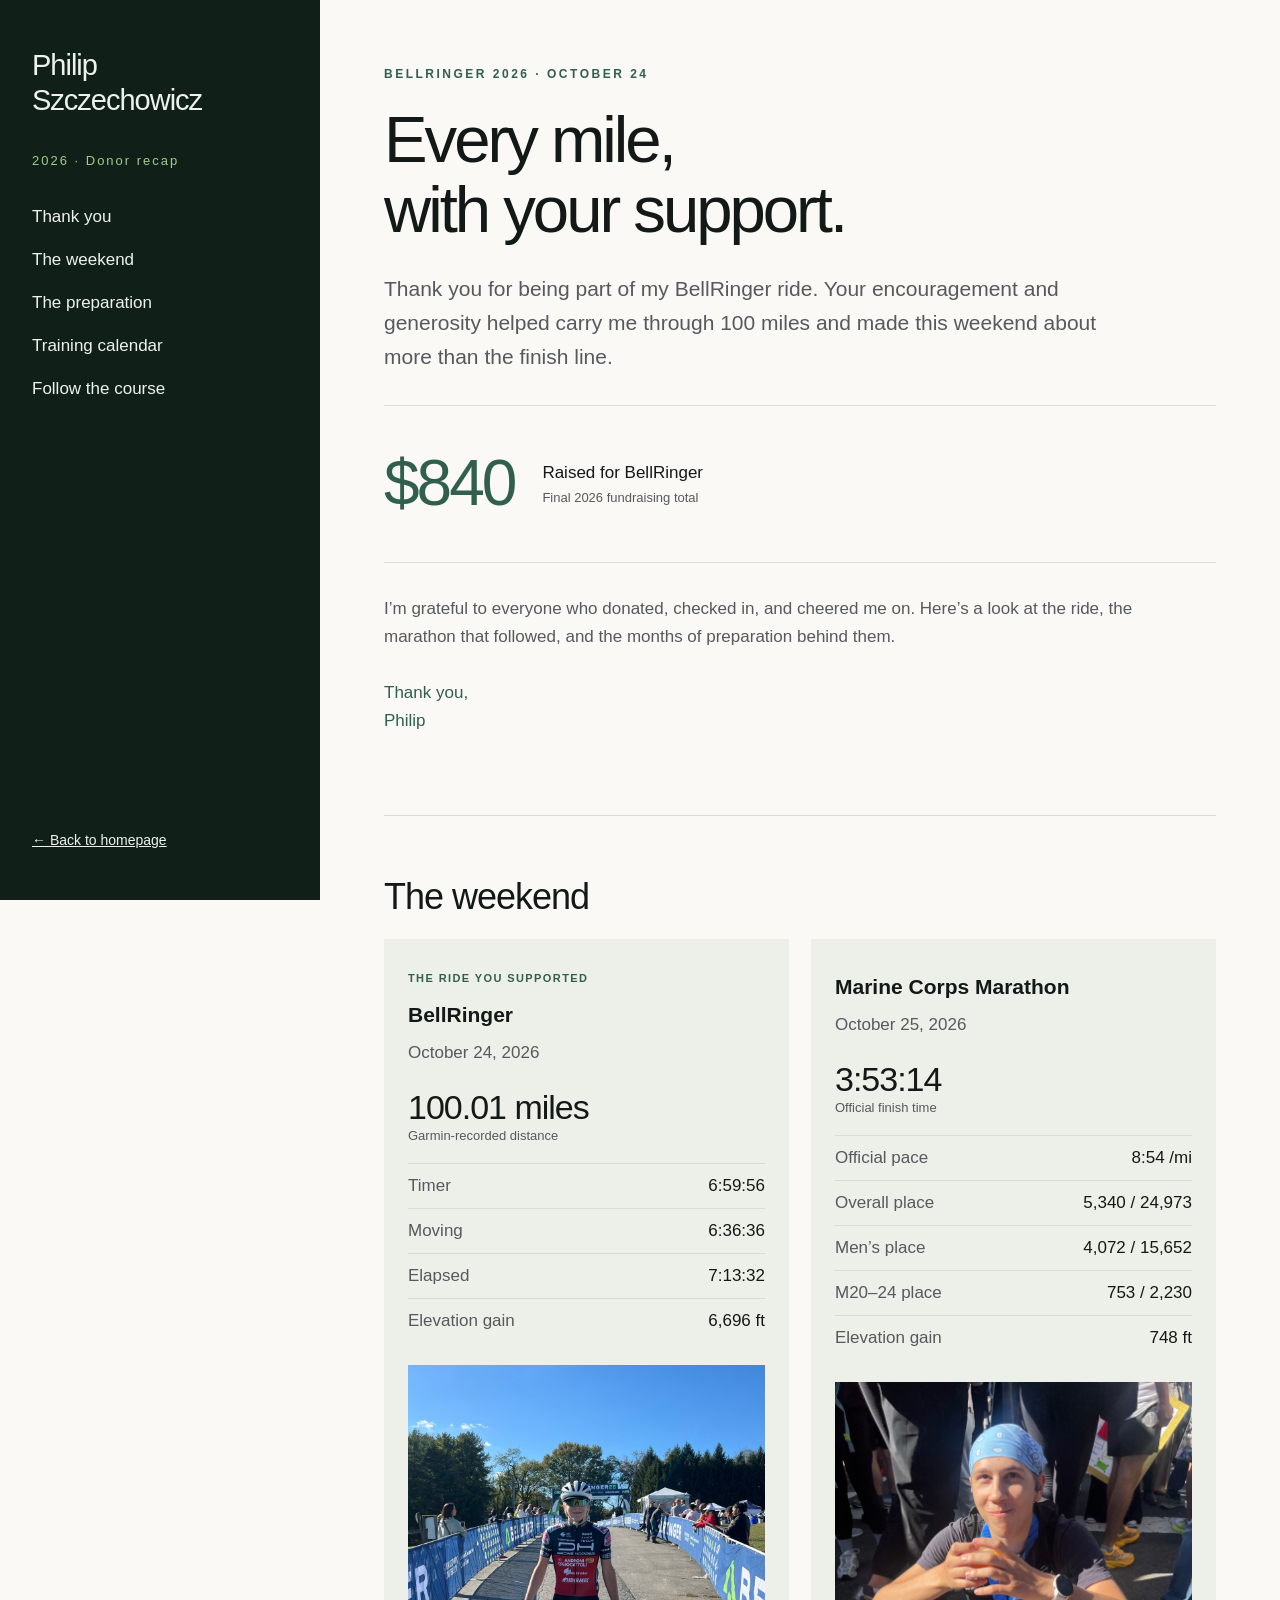
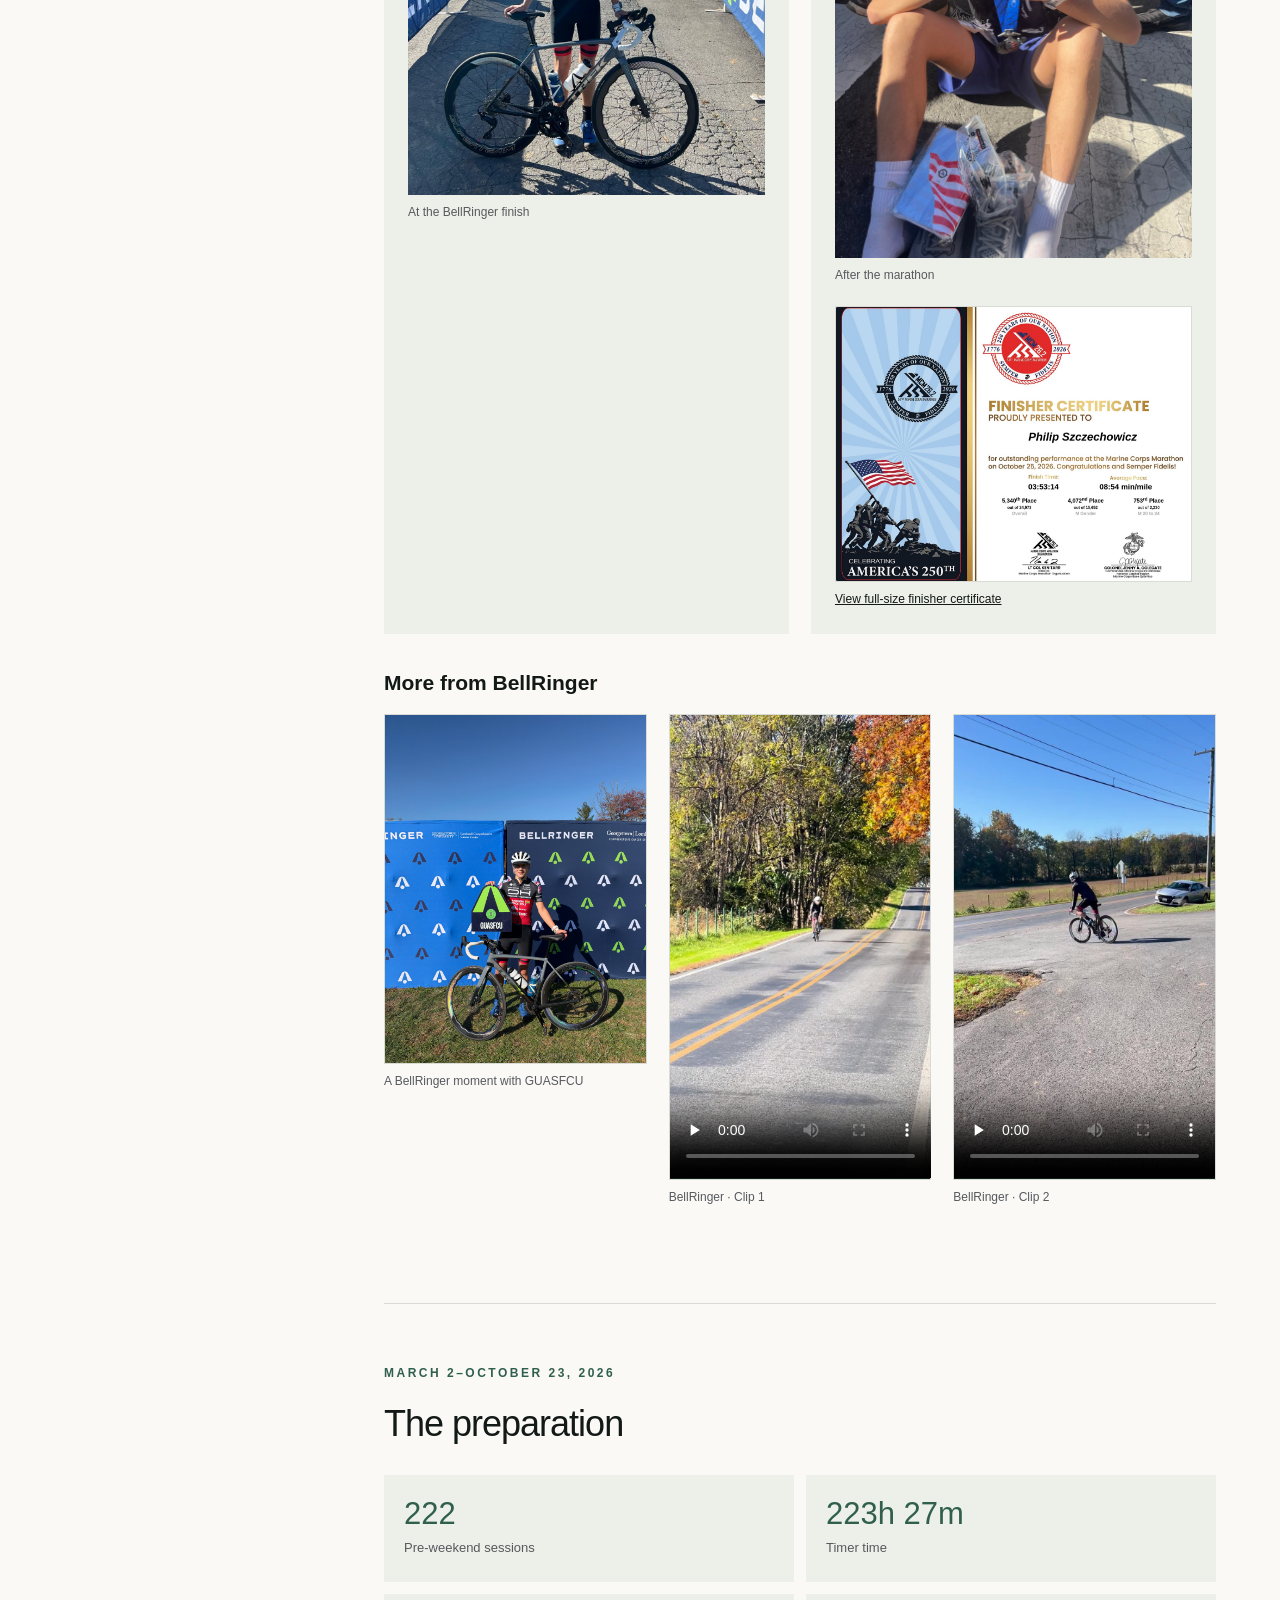
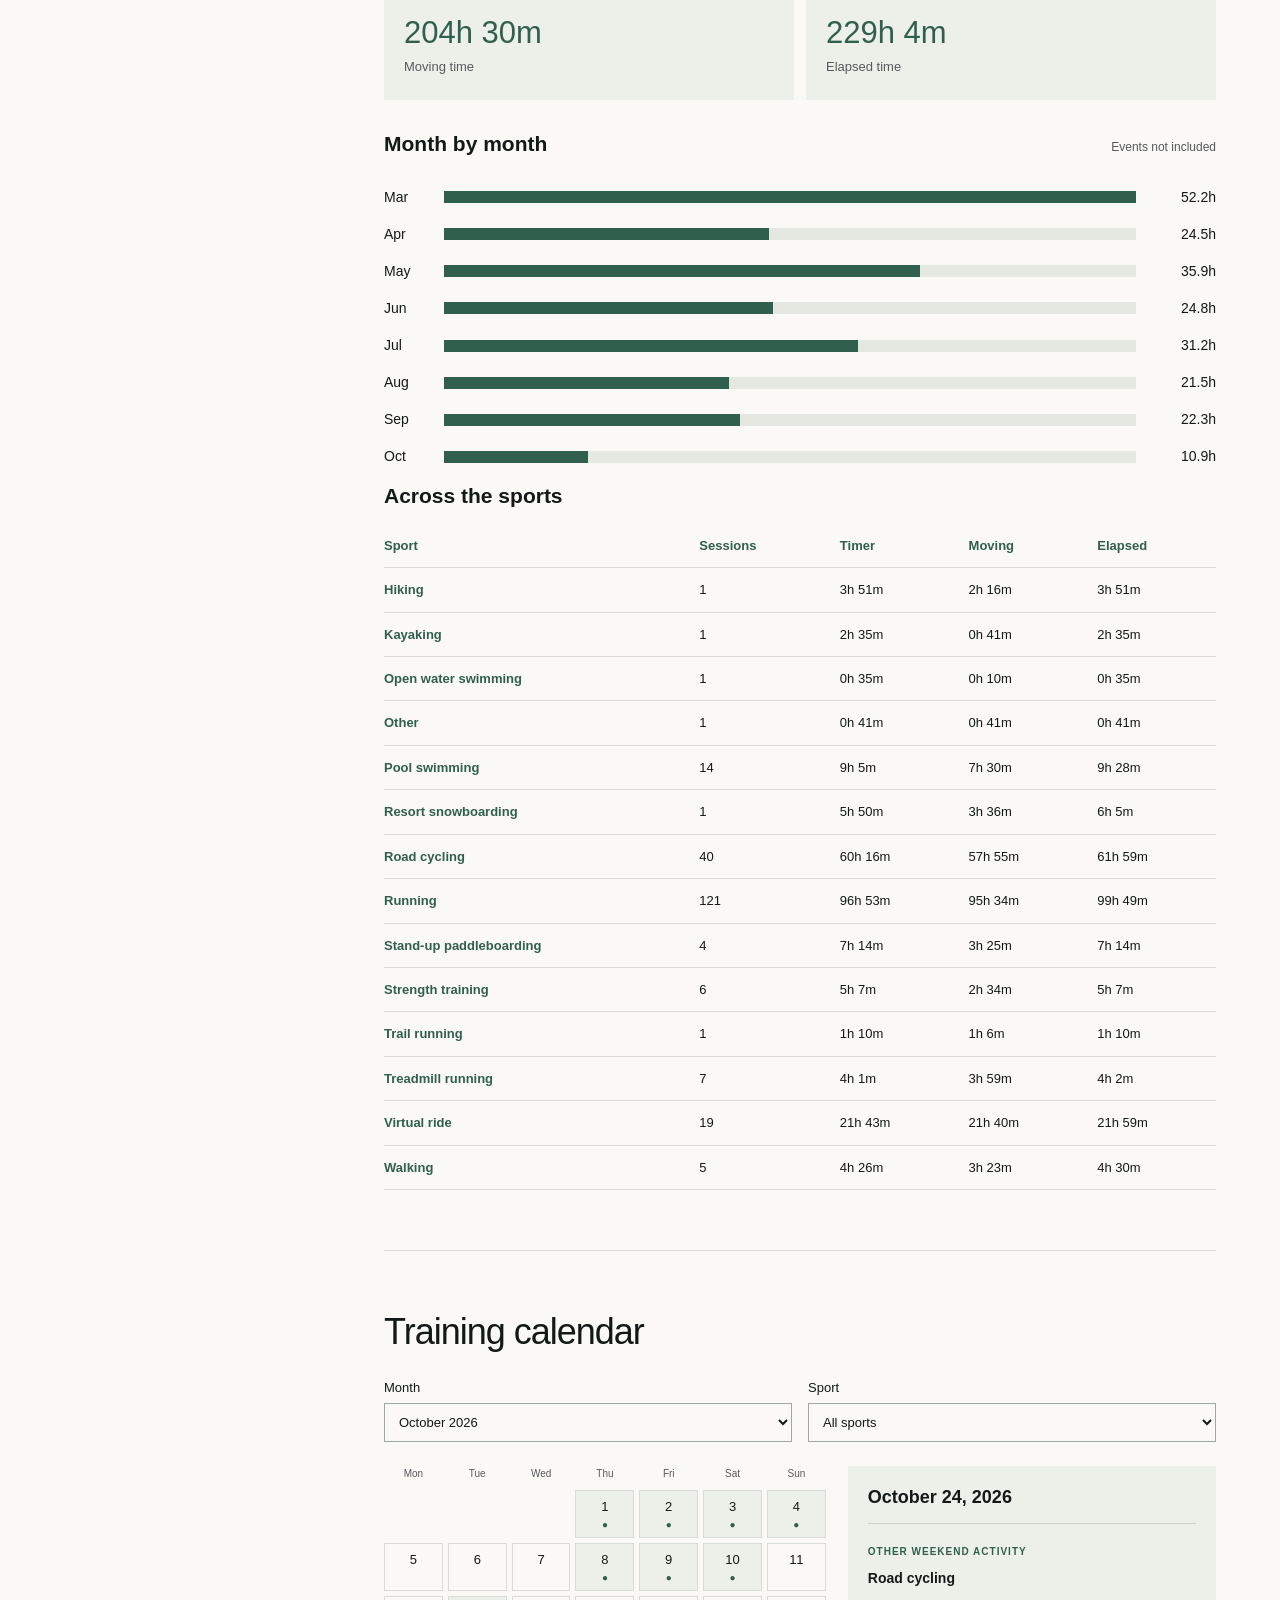
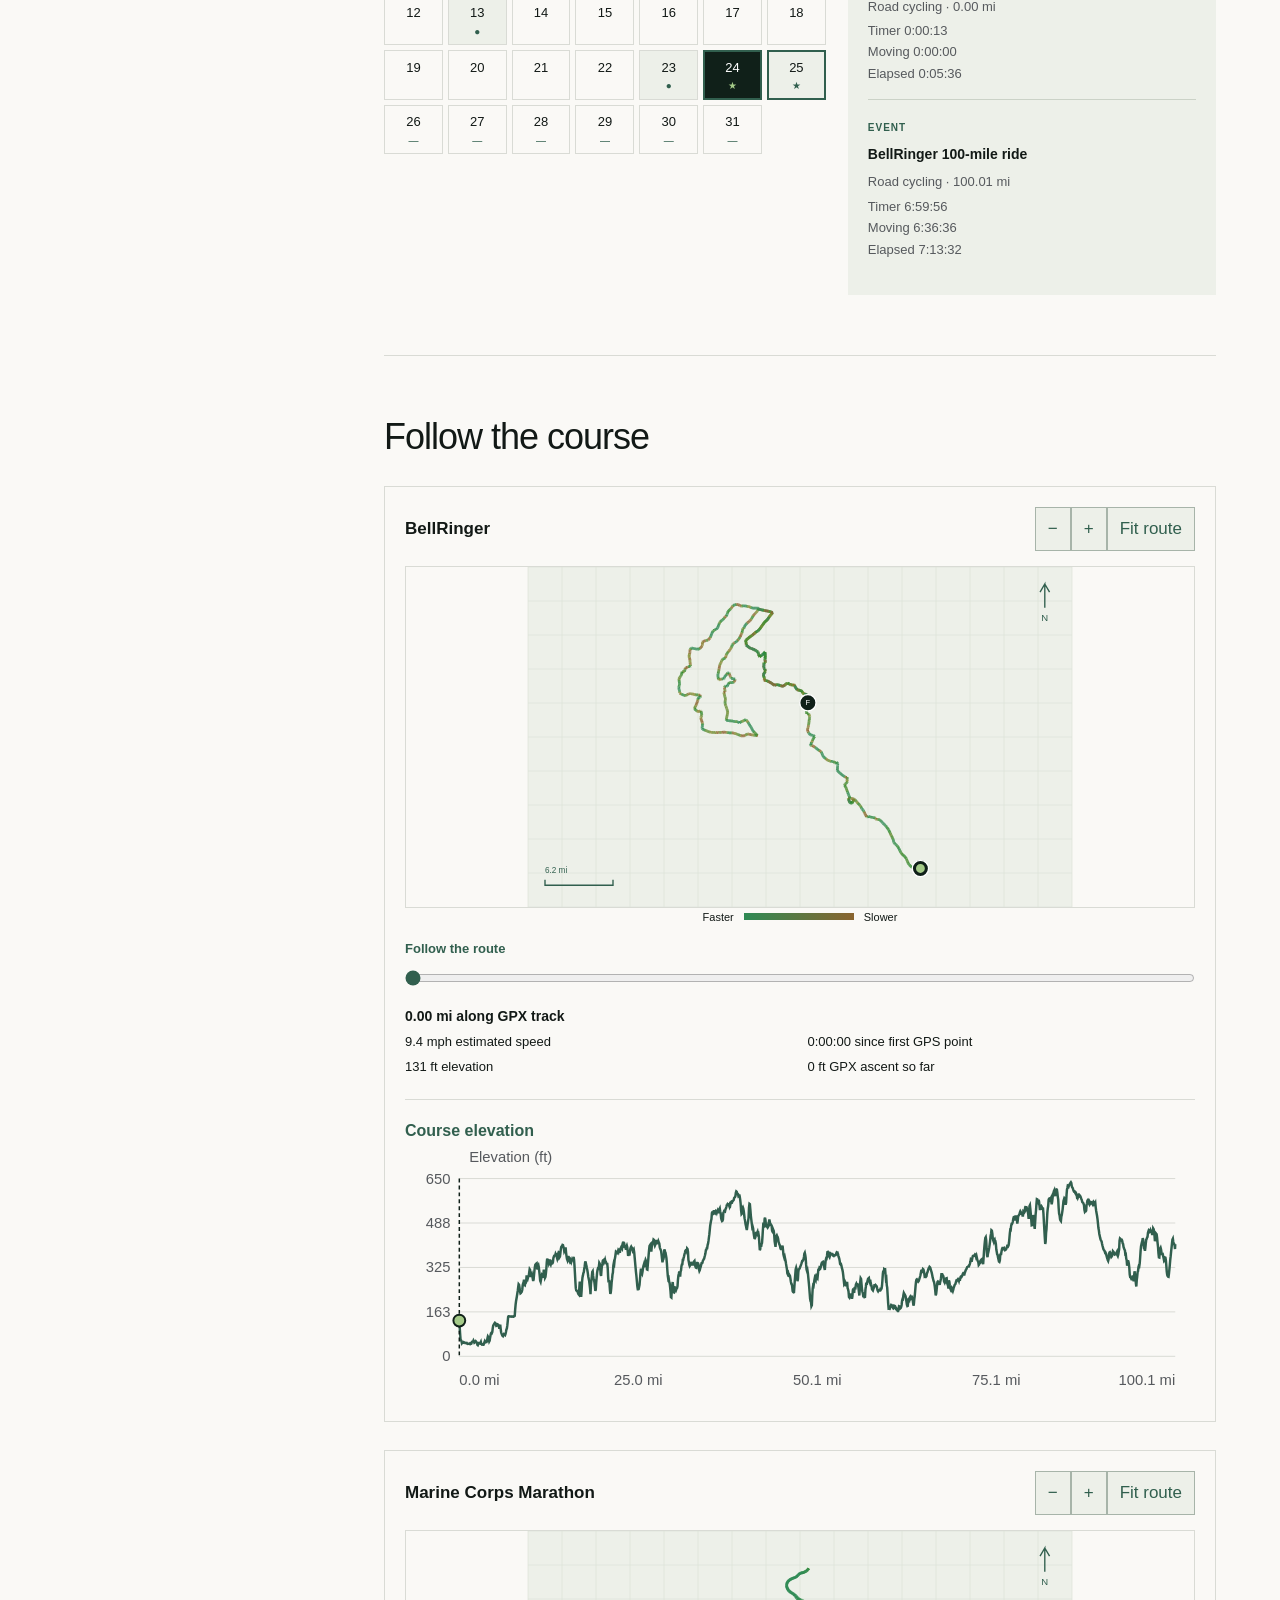
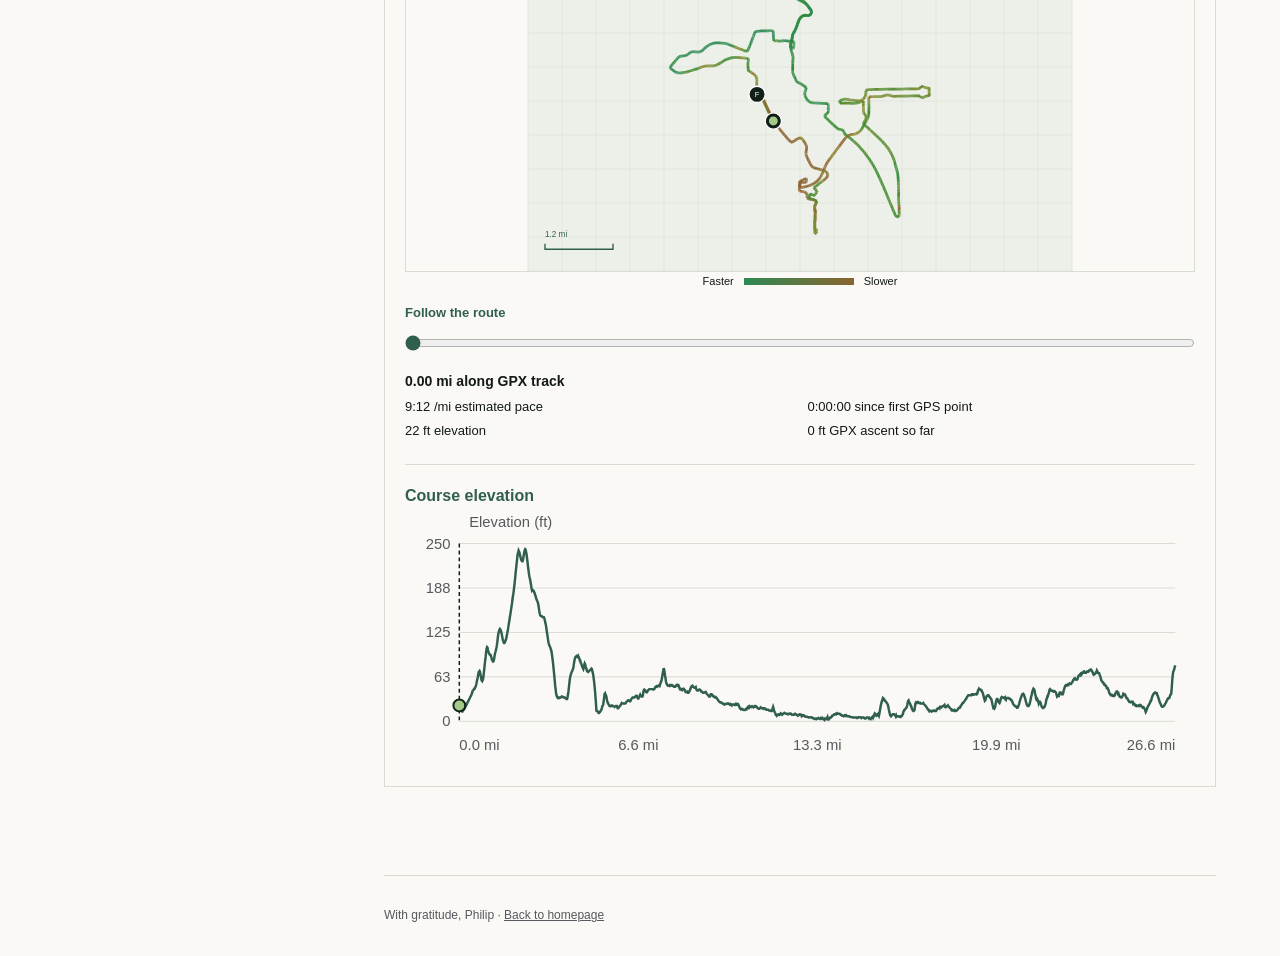
==== commit aa6e1d9b: "Address donor recap annotations and clarify GPX ascent" ====
--- a/donor-recap.html
+++ b/donor-recap.html
@@ -1,11 +1,11 @@
 <!doctype html>
-<html lang="en"><head><meta charset="utf-8"><meta name="viewport" content="width=device-width,initial-scale=1"><title>2026 donor recap · Philip Szczechowicz</title><meta name="description" content="A thank-you to my BellRinger supporters, a weekend of endurance, and the training that led to it."><link rel="icon" href="data:,"><link rel="stylesheet" href="donor.css?v=mcm-3"><link rel="stylesheet" href="route-map.css?v=controls-1"><script src="event-routes.js?v=annotations-2" defer></script><script src="google-route-map.js?v=controls-1" defer></script><script src="route-map.js?v=controls-1" defer></script><script src="donor-data.js?v=annotations-2" defer></script><script src="marathon-result.js?v=mcm-1" defer></script><script src="donor.js?v=photos-1" defer></script><link rel="stylesheet" href="weekend-media.css?v=photos-1"><script src="weekend-media.js?v=photos-1" defer></script><link rel="stylesheet" href="sidebar.css?v=static-2"></head>
+<html lang="en"><head><meta charset="utf-8"><meta name="viewport" content="width=device-width,initial-scale=1"><title>2026 donor recap · Philip Szczechowicz</title><meta name="description" content="A thank-you to my BellRinger supporters, a weekend of endurance, and the training that led to it."><link rel="icon" href="data:,"><link rel="stylesheet" href="donor.css?v=mcm-3"><link rel="stylesheet" href="route-map.css?v=controls-1"><script src="event-routes.js?v=annotations-2" defer></script><script src="google-route-map.js?v=controls-1" defer></script><script src="route-map.js?v=donor-copy-1" defer></script><script src="donor-data.js?v=annotations-2" defer></script><script src="marathon-result.js?v=mcm-1" defer></script><script src="donor.js?v=copy-1" defer></script><link rel="stylesheet" href="weekend-media.css?v=photos-1"><script src="weekend-media.js?v=photos-1" defer></script><link rel="stylesheet" href="sidebar.css?v=static-2"></head>
 <body><a class="skip" href="#main">Skip to recap</a><aside><a class="signature" href="index.html">Philip<br> Szczechowicz</a><p class="edition">2026 · Donor recap</p><nav aria-label="Recap"><a href="#thanks">Thank you</a><a href="#weekend">The weekend</a><a href="#training">The preparation</a><a href="#calendar">Training calendar</a><a href="#routes">Follow the course</a></nav><a class="back" href="index.html">← Back to homepage</a></aside>
-<main id="main"><section id="thanks" class="intro"><p class="eyebrow">BellRinger 2026 · October 24</p><h1>Every mile,<br>with your support.</h1><p class="lead">Thank you for being part of my BellRinger ride. Your encouragement and generosity helped carry me through 100 miles—and made this weekend about more than the finish line.</p><div class="gift"><strong>$840</strong><div><span>Raised for BellRinger</span><small>Final 2026 fundraising total</small></div></div><p>I’m grateful to everyone who donated, checked in, and cheered me on. Here’s a look at the ride, the marathon that followed, and the months of preparation behind them.</p><p class="signed">Thank you,<br>Philip</p></section>
-<section id="weekend"><p class="eyebrow">Two days to remember</p><h2>The weekend</h2><div id="event-cards" class="event-grid"></div><div class="weekend-gallery"><h3>More from BellRinger</h3><div class="weekend-media-grid extra-gallery" data-weekend-media="bellringer-extra"></div></div></section>
-<section id="training"><p class="eyebrow">March 2–October 23, 2026</p><h2>The preparation</h2><p>A mix of sports and steady practice led into the weekend. These totals exclude both events and the other October 24–25 sessions.</p><div id="training-stats" class="stats"></div><div class="summary-head"><h3>Month by month</h3><span>Timer hours · pre-weekend only</span></div><div id="month-chart" class="month-chart"></div><h3>Across the sports</h3><div class="table-wrap"><table aria-label="Training by sport"><thead><tr><th scope="col">Sport</th><th scope="col">Sessions</th><th scope="col">Timer</th><th scope="col">Moving</th><th scope="col">Elapsed</th></tr></thead><tbody id="sport-totals"></tbody></table></div></section>
-<section id="calendar"><p class="eyebrow">Explore the recordings</p><h2>Training calendar</h2><p>Select a day to see its sessions. Event days are included here, with their own labels.</p><div class="controls"><label>Month<select id="month-select"></select></label><label>Sport<select id="sport-select"><option value="all">All sports</option></select></label></div><div class="calendar-key"><span>● Recorded session</span><span>★ Event</span><span>— Unavailable / outside snapshot</span></div><div class="calendar-layout"><div><div class="weekdays" aria-hidden="true"><span>Mon</span><span>Tue</span><span>Wed</span><span>Thu</span><span>Fri</span><span>Sat</span><span>Sun</span></div><div id="days" class="days" role="group" aria-label="Days of selected month"></div></div><div id="day-detail" class="day-detail" aria-live="polite"></div></div></section>
-<section id="routes"><p class="eyebrow">The actual course</p><h2>Follow the course</h2><p>Follow the recorded GPS routes below. Move the slider or select a point on the course to explore estimated speed or pace and elevation. Zoom follows the selected point.</p><div class="route-map" data-route="24841149175"></div><div class="route-map" data-route="24852006578"></div></section>
+<main id="main"><section id="thanks" class="intro"><p class="eyebrow">BellRinger 2026 · October 24</p><h1>Every mile,<br>with your support.</h1><p class="lead">Thank you for being part of my BellRinger ride. Your encouragement and generosity helped carry me through 100 miles and made this weekend about more than the finish line.</p><div class="gift"><strong>$840</strong><div><span>Raised for BellRinger</span><small>Final 2026 fundraising total</small></div></div><p>I’m grateful to everyone who donated, checked in, and cheered me on. Here’s a look at the ride, the marathon that followed, and the months of preparation behind them.</p><p class="signed">Thank you,<br>Philip</p></section>
+<section id="weekend"><h2>The weekend</h2><div id="event-cards" class="event-grid"></div><div class="weekend-gallery"><h3>More from BellRinger</h3><div class="weekend-media-grid extra-gallery" data-weekend-media="bellringer-extra"></div></div></section>
+<section id="training"><p class="eyebrow">March 2–October 23, 2026</p><h2>The preparation</h2><div id="training-stats" class="stats"></div><div class="summary-head"><h3>Month by month</h3><span>Events not included</span></div><div id="month-chart" class="month-chart"></div><h3>Across the sports</h3><div class="table-wrap"><table aria-label="Training by sport"><thead><tr><th scope="col">Sport</th><th scope="col">Sessions</th><th scope="col">Timer</th><th scope="col">Moving</th><th scope="col">Elapsed</th></tr></thead><tbody id="sport-totals"></tbody></table></div></section>
+<section id="calendar"><h2>Training calendar</h2><div class="controls"><label>Month<select id="month-select"></select></label><label>Sport<select id="sport-select"><option value="all">All sports</option></select></label></div><div class="calendar-layout"><div><div class="weekdays" aria-hidden="true"><span>Mon</span><span>Tue</span><span>Wed</span><span>Thu</span><span>Fri</span><span>Sat</span><span>Sun</span></div><div id="days" class="days" role="group" aria-label="Days of selected month"></div></div><div id="day-detail" class="day-detail" aria-live="polite"></div></div></section>
+<section id="routes" data-compact-route-copy><h2>Follow the course</h2><div class="route-map" data-route="24841149175"></div><div class="route-map" data-route="24852006578"></div></section>
 <footer>With gratitude, Philip · <a href="index.html">Back to homepage</a></footer></main></body></html>
 
 
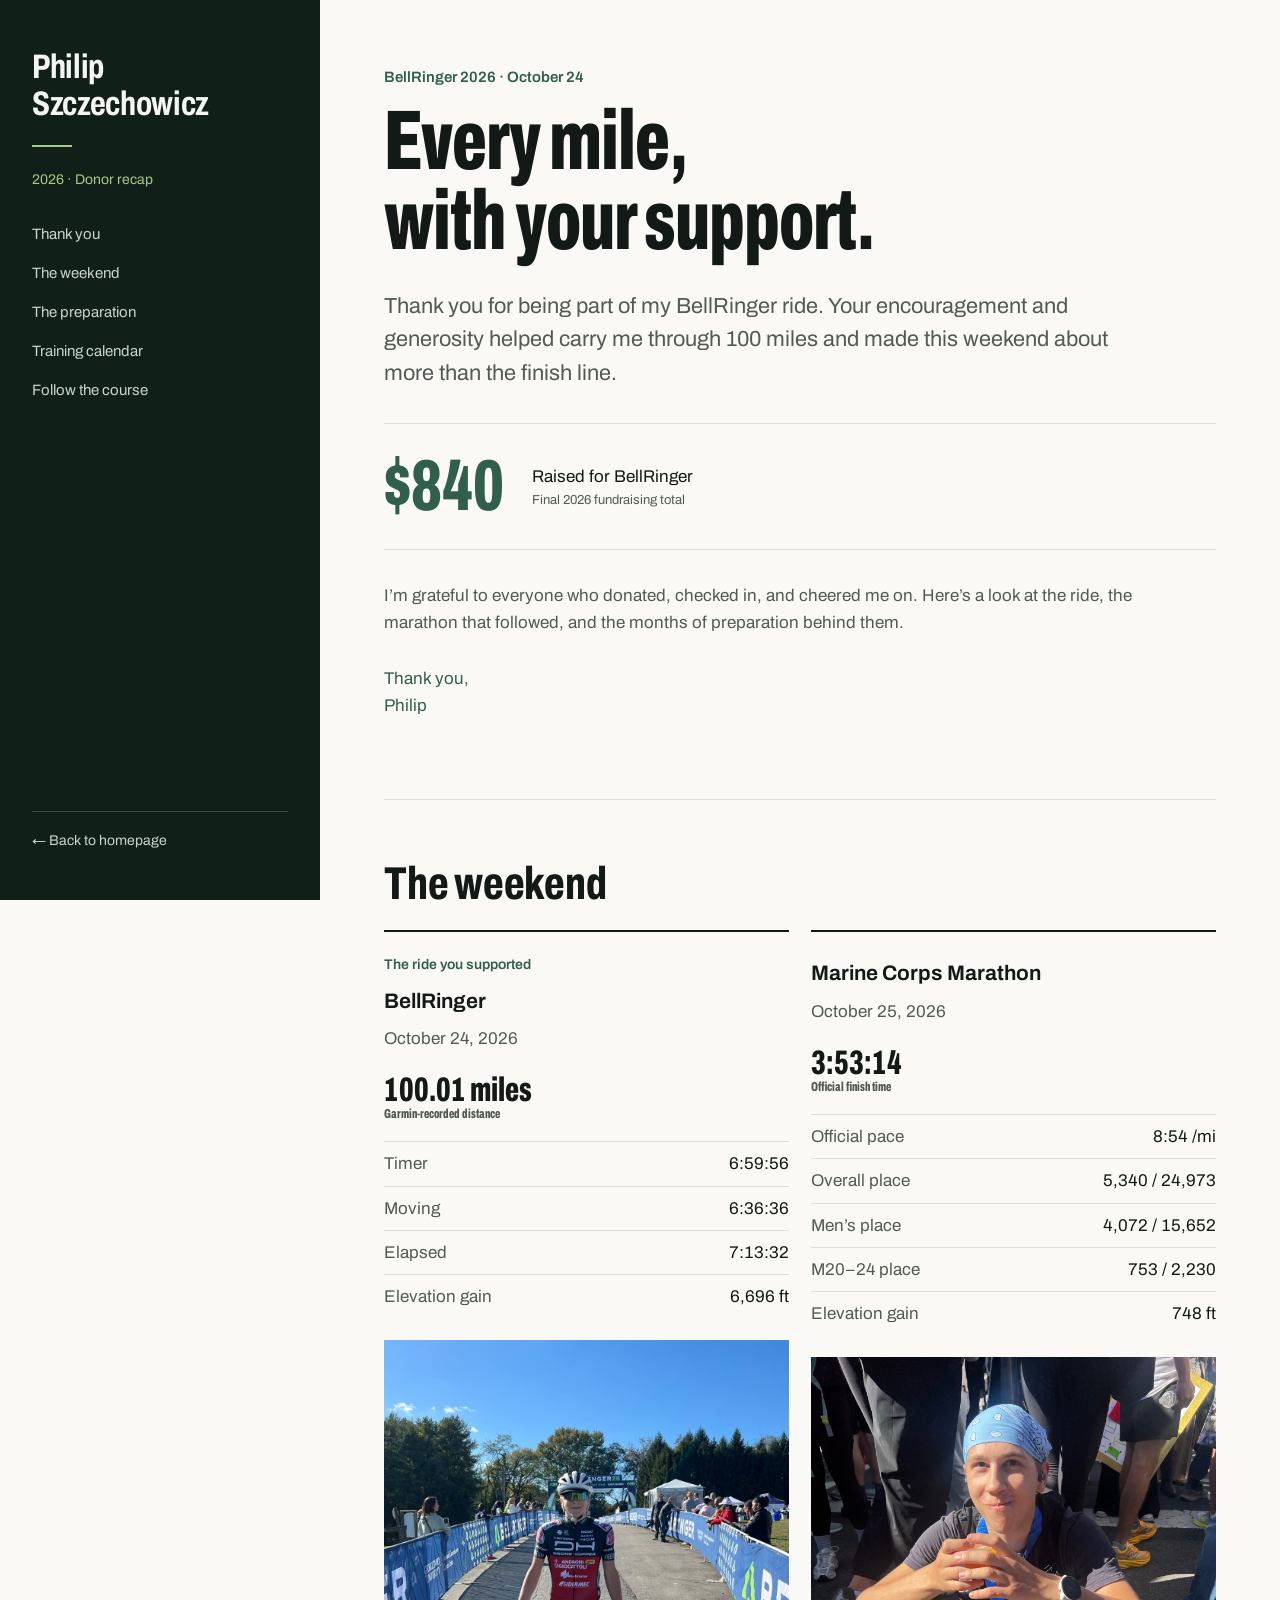
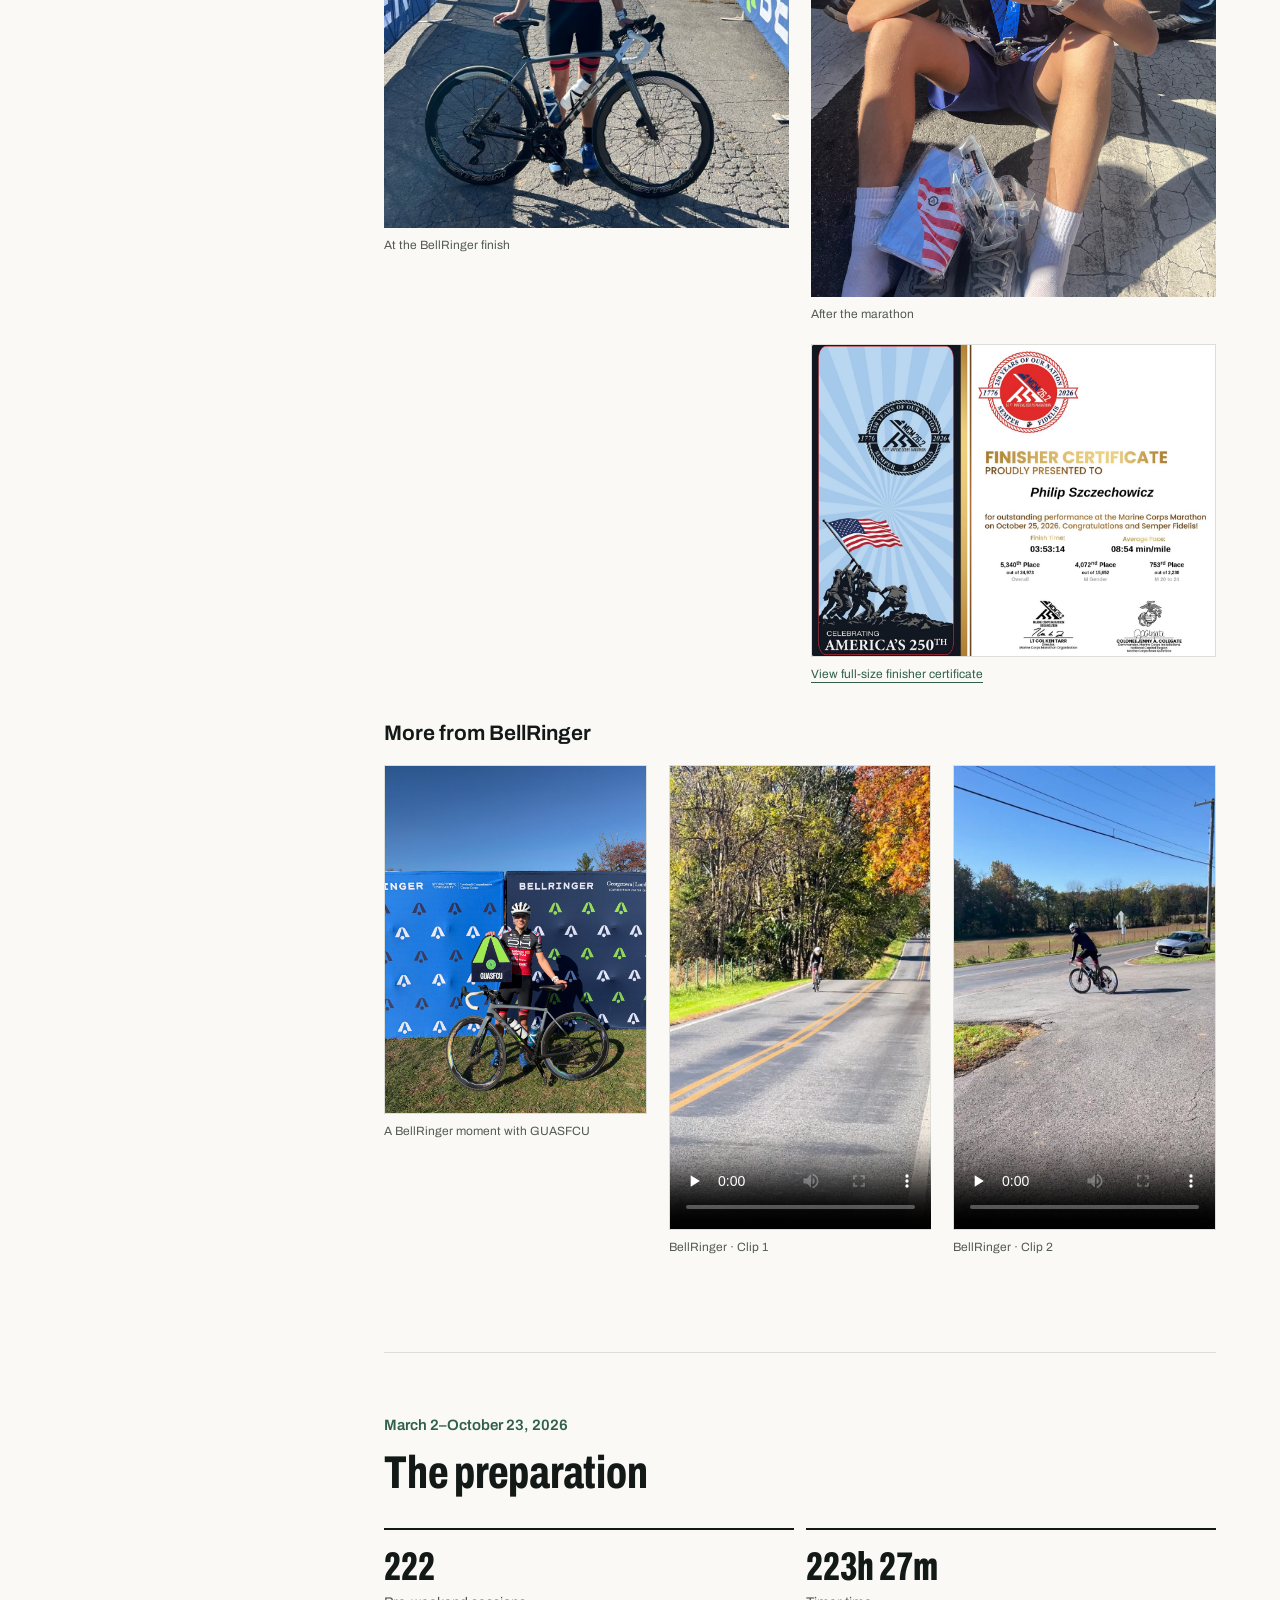
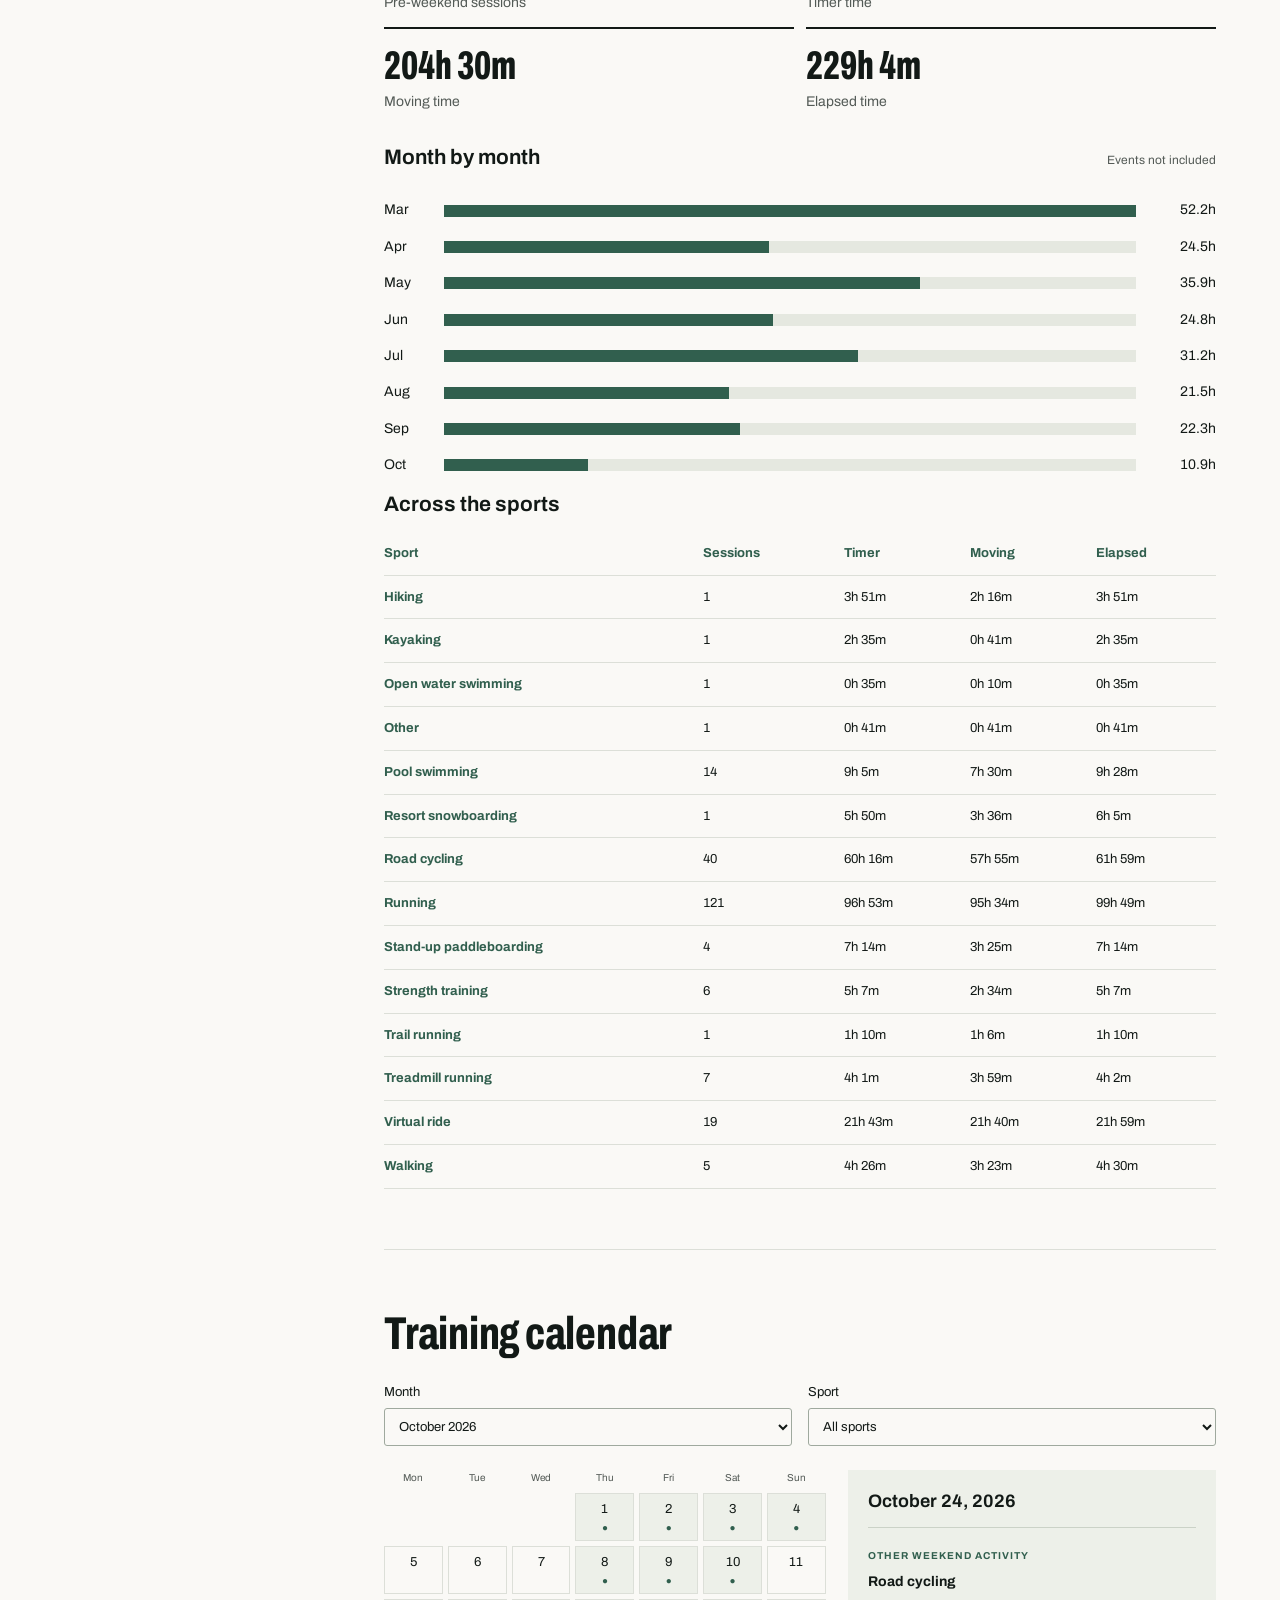
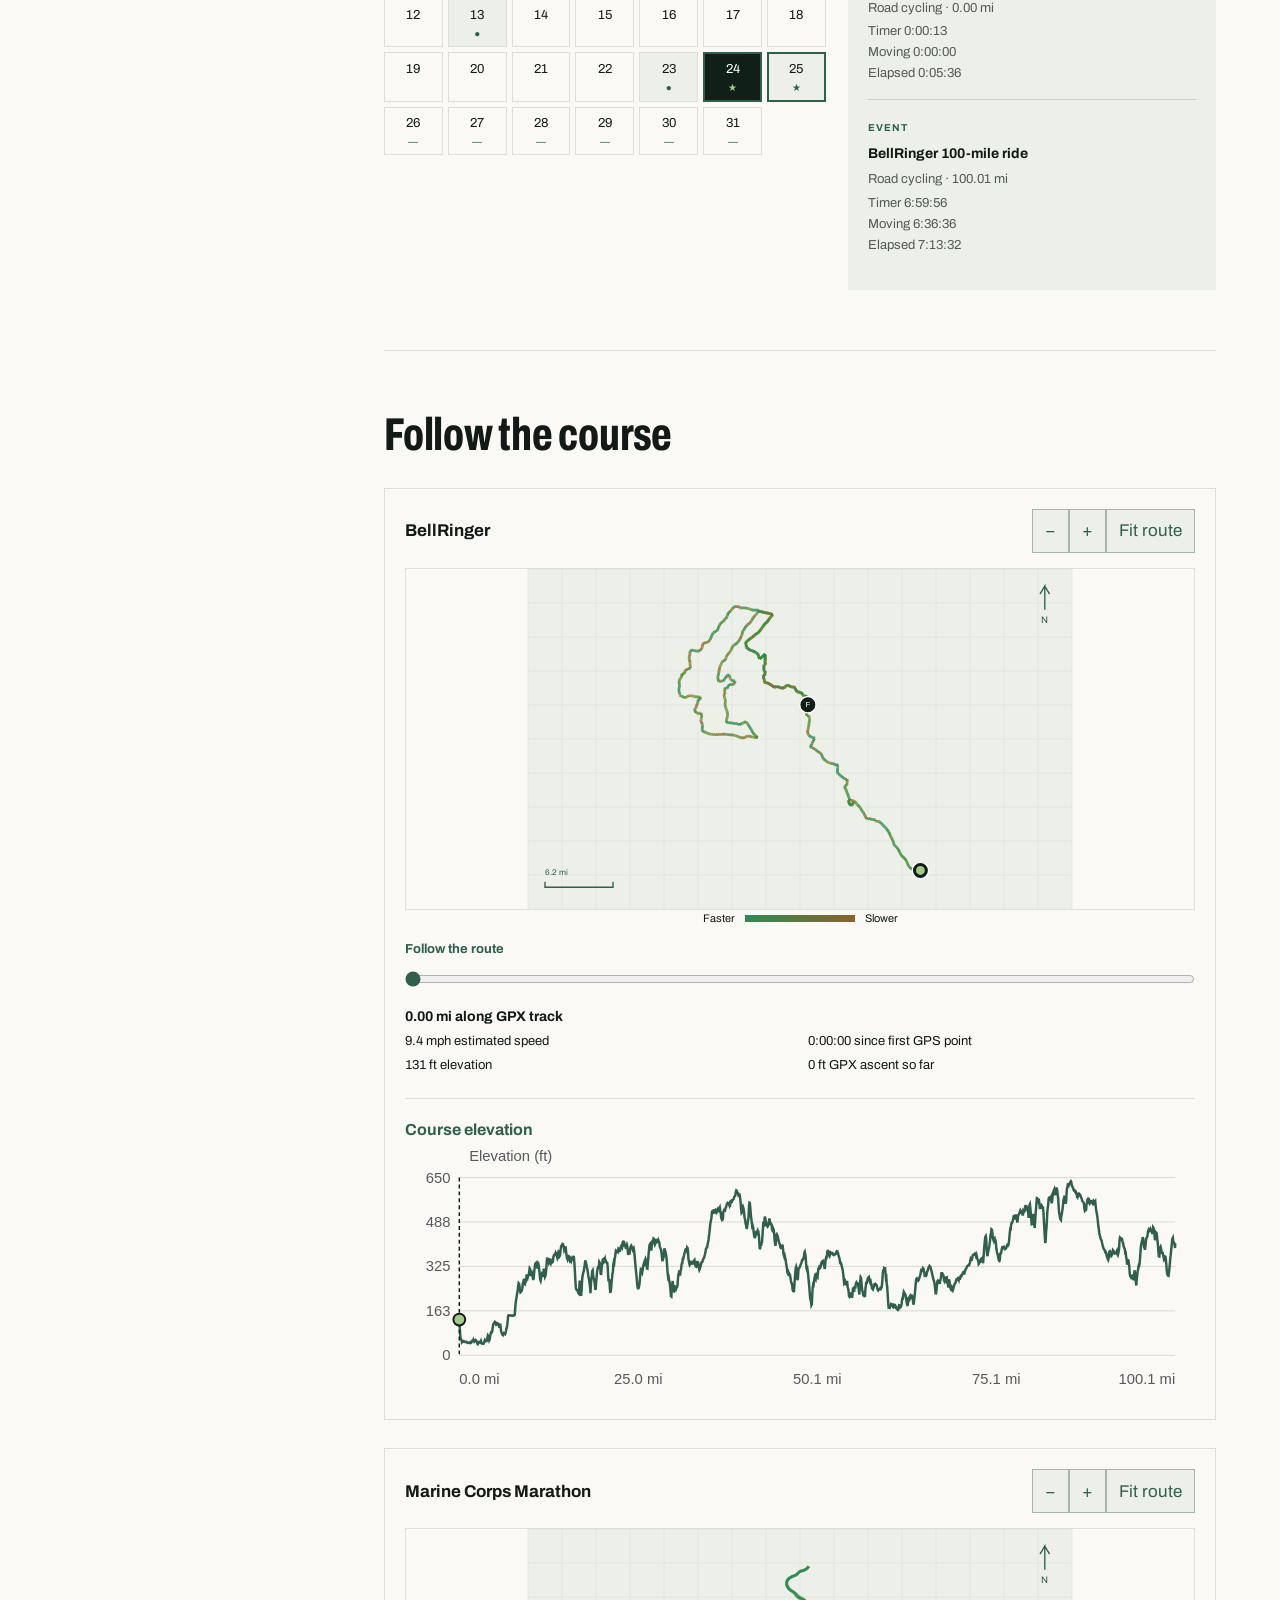
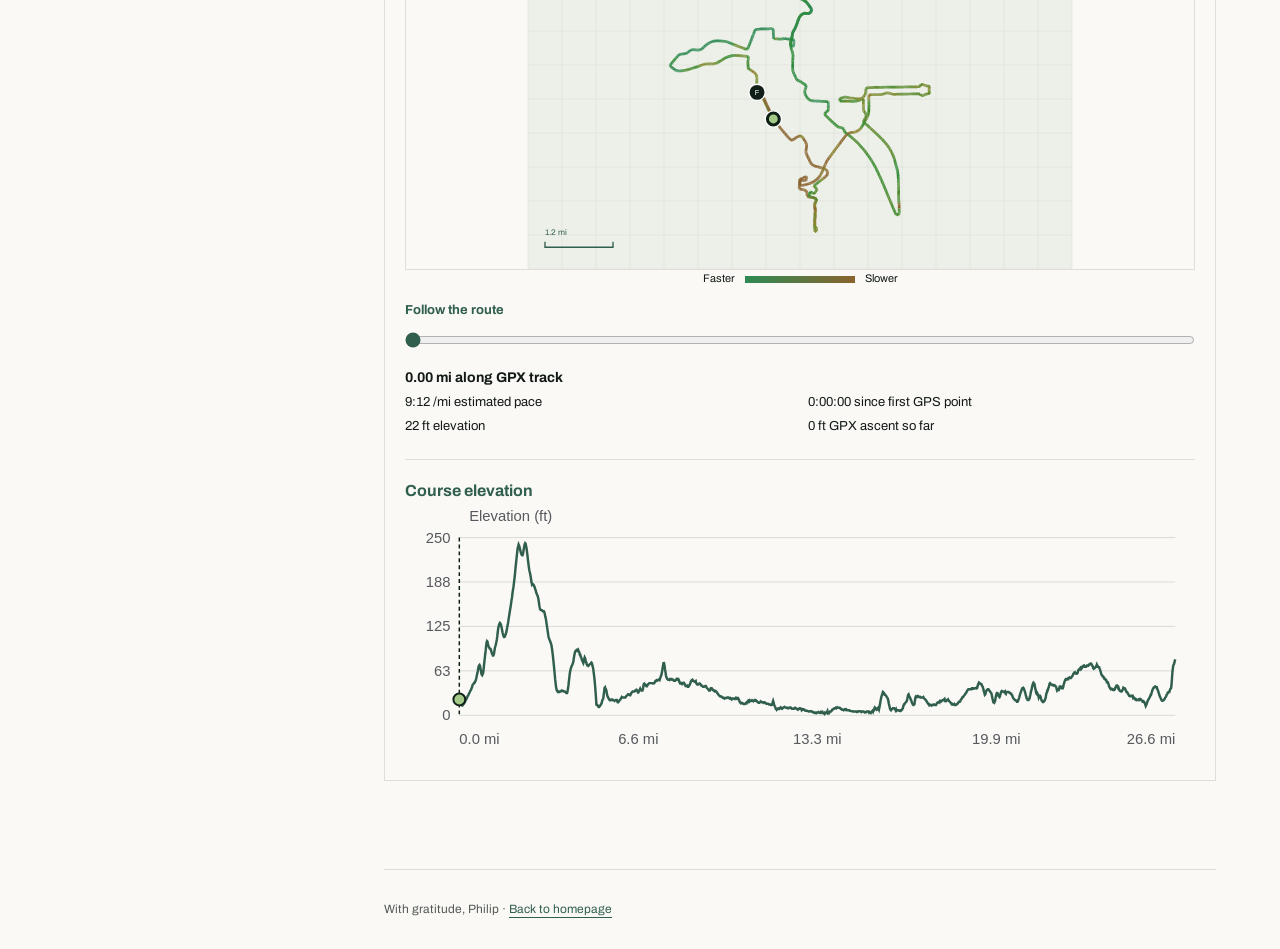
==== commit 5b08bc66: "Match subpages to the new homepage design Shared theme.css for training, races, and donor recap; reb" ====
--- a/donor-recap.html
+++ b/donor-recap.html
@@ -1,5 +1,5 @@
 <!doctype html>
-<html lang="en"><head><meta charset="utf-8"><meta name="viewport" content="width=device-width,initial-scale=1"><title>2026 donor recap · Philip Szczechowicz</title><meta name="description" content="A thank-you to my BellRinger supporters, a weekend of endurance, and the training that led to it."><link rel="icon" href="data:,"><link rel="stylesheet" href="donor.css?v=mcm-3"><link rel="stylesheet" href="route-map.css?v=controls-1"><script src="event-routes.js?v=annotations-2" defer></script><script src="google-route-map.js?v=controls-1" defer></script><script src="route-map.js?v=donor-copy-1" defer></script><script src="donor-data.js?v=annotations-2" defer></script><script src="marathon-result.js?v=mcm-1" defer></script><script src="donor.js?v=copy-1" defer></script><link rel="stylesheet" href="weekend-media.css?v=photos-1"><script src="weekend-media.js?v=photos-1" defer></script><link rel="stylesheet" href="sidebar.css?v=static-2"></head>
+<html lang="en"><head><meta charset="utf-8"><meta name="viewport" content="width=device-width,initial-scale=1"><title>2026 donor recap · Philip Szczechowicz</title><meta name="description" content="A thank-you to my BellRinger supporters, a weekend of endurance, and the training that led to it."><link rel="icon" href="assets/favicon.svg" type="image/svg+xml"><link rel="stylesheet" href="donor.css?v=mcm-3"><link rel="stylesheet" href="route-map.css?v=controls-1"><script src="event-routes.js?v=annotations-2" defer></script><script src="google-route-map.js?v=controls-1" defer></script><script src="route-map.js?v=donor-copy-1" defer></script><script src="donor-data.js?v=annotations-2" defer></script><script src="marathon-result.js?v=mcm-1" defer></script><script src="donor.js?v=copy-1" defer></script><link rel="stylesheet" href="weekend-media.css?v=photos-1"><script src="weekend-media.js?v=photos-1" defer></script><link rel="stylesheet" href="sidebar.css?v=static-2"><link rel="preconnect" href="https://fonts.googleapis.com"><link rel="preconnect" href="https://fonts.gstatic.com" crossorigin><link rel="stylesheet" href="https://fonts.googleapis.com/css2?family=Archivo:wdth,wght@62..125,300..800&display=swap"><link rel="stylesheet" href="theme.css?v=theme-1"></head>
 <body><a class="skip" href="#main">Skip to recap</a><aside><a class="signature" href="index.html">Philip<br> Szczechowicz</a><p class="edition">2026 · Donor recap</p><nav aria-label="Recap"><a href="#thanks">Thank you</a><a href="#weekend">The weekend</a><a href="#training">The preparation</a><a href="#calendar">Training calendar</a><a href="#routes">Follow the course</a></nav><a class="back" href="index.html">← Back to homepage</a></aside>
 <main id="main"><section id="thanks" class="intro"><p class="eyebrow">BellRinger 2026 · October 24</p><h1>Every mile,<br>with your support.</h1><p class="lead">Thank you for being part of my BellRinger ride. Your encouragement and generosity helped carry me through 100 miles and made this weekend about more than the finish line.</p><div class="gift"><strong>$840</strong><div><span>Raised for BellRinger</span><small>Final 2026 fundraising total</small></div></div><p>I’m grateful to everyone who donated, checked in, and cheered me on. Here’s a look at the ride, the marathon that followed, and the months of preparation behind them.</p><p class="signed">Thank you,<br>Philip</p></section>
 <section id="weekend"><h2>The weekend</h2><div id="event-cards" class="event-grid"></div><div class="weekend-gallery"><h3>More from BellRinger</h3><div class="weekend-media-grid extra-gallery" data-weekend-media="bellringer-extra"></div></div></section>
--- a/theme.css
+++ b/theme.css
@@ -0,0 +1,42 @@
+/* Shared look for the subpages, loaded after each page's own styles.
+   Matches the homepage: Archivo, condensed headings, sentence-case labels. */
+:root{--font:"Archivo",Arial,Helvetica,sans-serif;--muted:#535a56;--line:#dcdfd8;--rest:#e3e6df}
+body{font-family:var(--font);font-size:17px;line-height:1.6}
+button,select,input{font-family:inherit}
+
+/* Sidebar */
+aside .signature{font-size:clamp(24px,2.8vw,34px);font-weight:700;font-variation-settings:"wdth" 75;line-height:1.1;letter-spacing:-.01em;color:#f5f6f3}
+aside .edition{font-size:14px;letter-spacing:0;color:var(--accent);margin:22px 0 26px;padding-top:22px;border-top:2px solid var(--accent);width:40px;white-space:nowrap}
+aside nav{gap:4px}
+aside nav a{color:#cbd2cd;font-size:15px;padding:7px 0;line-height:1.4}
+aside nav a:hover{color:#fff}
+aside .back{color:#cbd2cd;font-size:14px;text-decoration:none;border-top:1px solid #3b4940;padding-top:18px}
+aside .back:hover{color:#fff}
+
+/* Headings and labels */
+.eyebrow{font-size:15px;letter-spacing:0;text-transform:none;font-weight:600;color:var(--green);margin-bottom:12px}
+h1{font-weight:800;font-variation-settings:"wdth" 62;font-size:clamp(46px,6.6vw,100px);line-height:.95;letter-spacing:-.01em;text-wrap:balance}
+h2{font-weight:750;font-variation-settings:"wdth" 70;font-size:clamp(32px,3.6vw,46px);line-height:1.05;letter-spacing:-.005em}
+h3{font-weight:650}
+.lead{font-size:clamp(18px,1.7vw,22px);line-height:1.55}
+.tag,.event .tag,.challenge-heading .tag{font-size:14px;letter-spacing:0;text-transform:none;font-weight:600}
+main a{color:var(--green);text-underline-offset:4px;text-decoration-thickness:1px}
+
+/* Big numbers use the condensed display cut */
+.gift strong,.sport-card strong,.challenge-stats strong,.sleep-summary strong,.stat strong,.event .distance,.sleep-readout strong{
+  font-weight:800;font-variation-settings:"wdth" 62;letter-spacing:0;font-variant-numeric:tabular-nums;line-height:1.05}
+.sport-card strong,.challenge-stats strong,.sleep-summary strong{font-size:40px}
+.gift strong{font-size:72px}
+.stat strong{font-size:40px;color:var(--ink)}
+.stat span{font-size:14px}
+
+/* Quieter panels: hairline tops instead of tinted boxes */
+.stat{background:transparent;border-top:2px solid var(--ink);padding:16px 0 0}
+.sport-card{background:transparent;border-top-width:4px;padding:16px 0 0}
+.challenge-result{background:transparent;border:0;border-top:2px solid var(--ink);padding:22px 0 0}
+.event{background:transparent;border-top:2px solid var(--ink);padding:18px 0 0}
+
+select{border-radius:3px}
+section{border-bottom-color:var(--line)}
+
+@media(max-width:760px){aside nav{gap:2px 20px}aside .signature br{display:none}}
